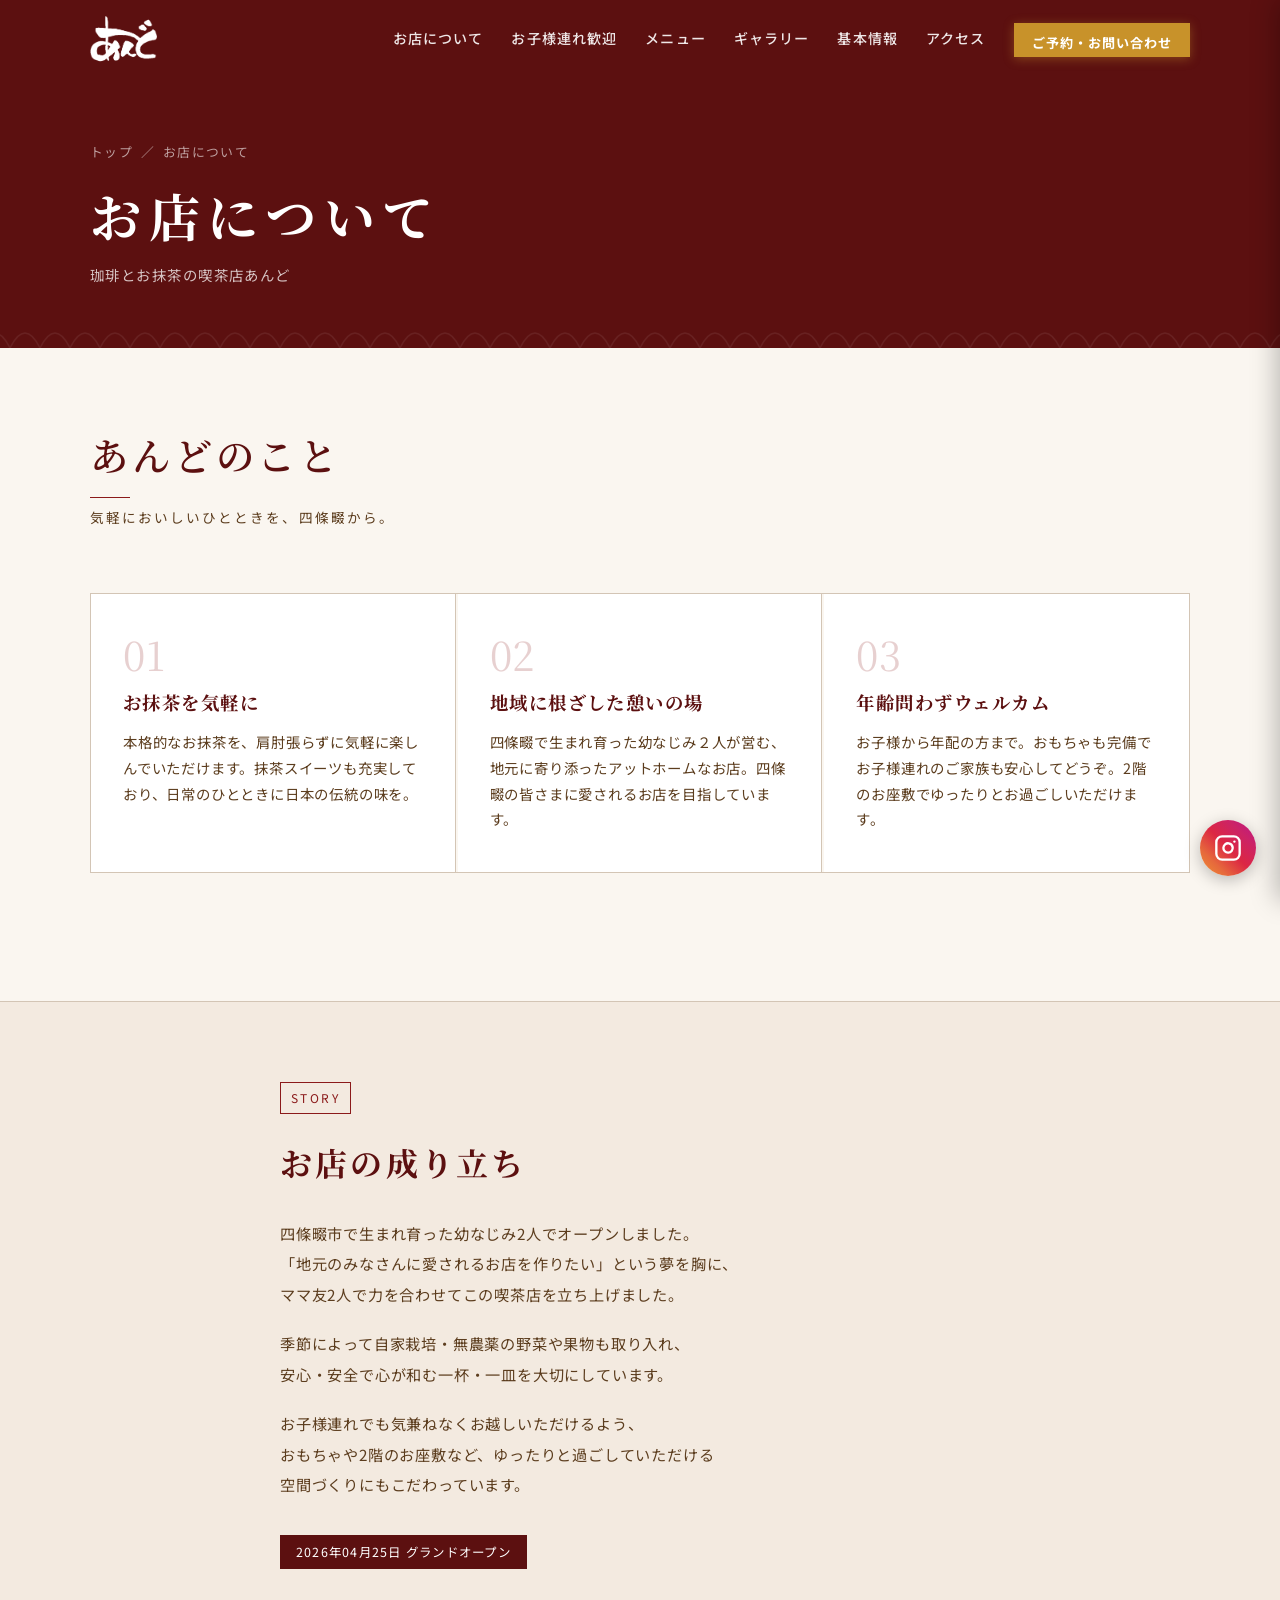
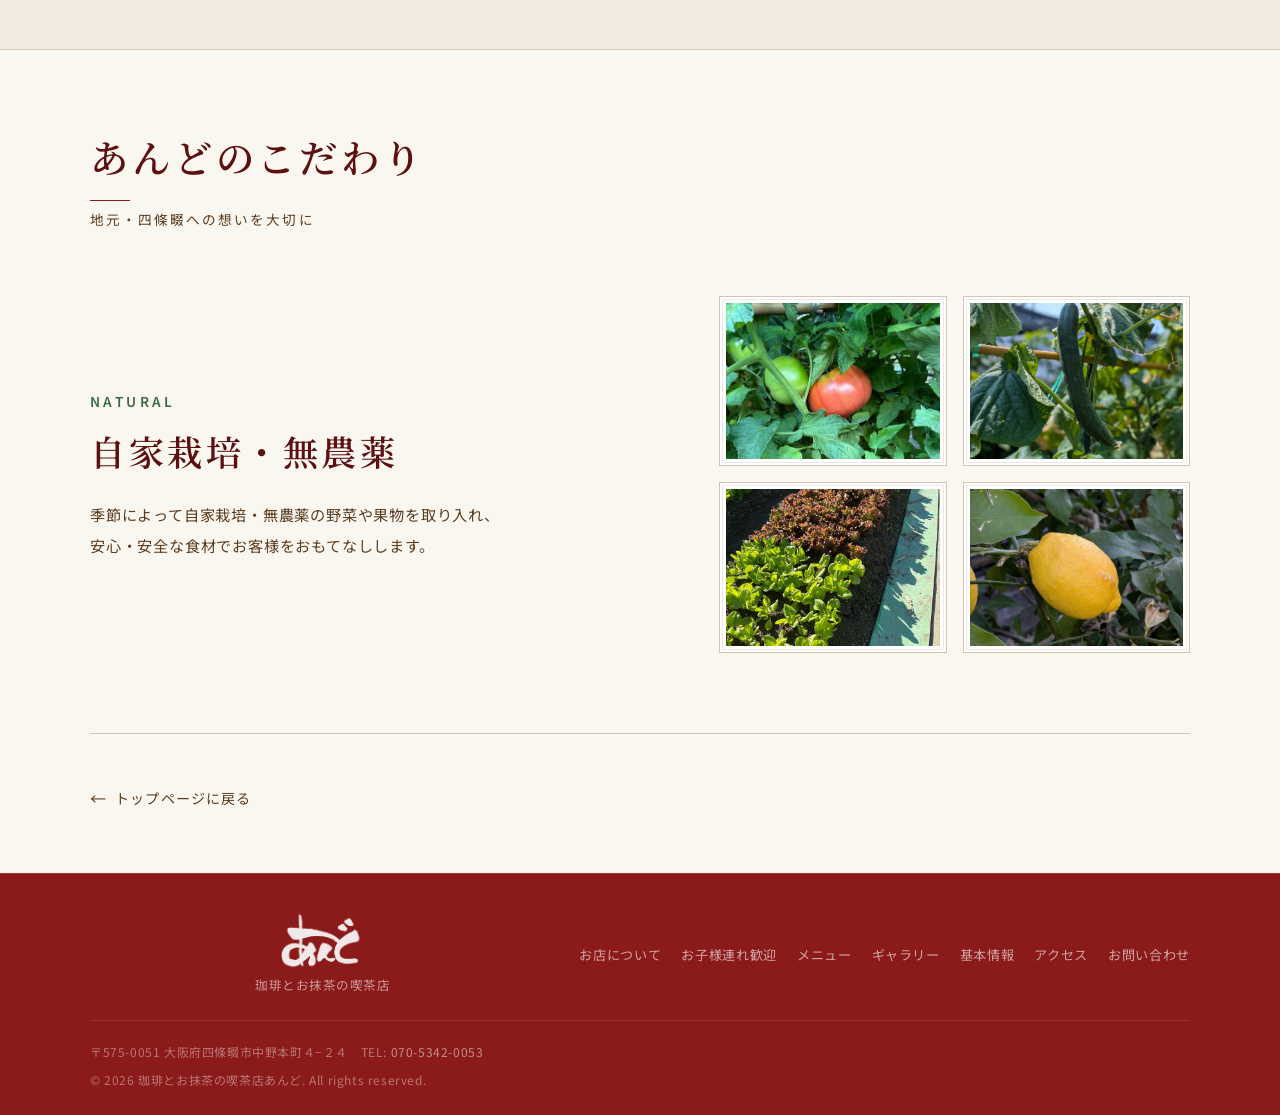
==== about.html @ 557feb34 "feat: 喫茶あんど ホームページ完成版コミット" ====
<!DOCTYPE html>
<html lang="ja">
<head>
  <meta charset="UTF-8">
  <meta name="viewport" content="width=device-width, initial-scale=1.0">
  <title>お店について | 珈琲とお抹茶の喫茶店あんど</title>
  <meta name="description" content="四條畷生まれの幼なじみ2人が営む「珈琲とお抹茶の喫茶店あんど」のお店について。お抹茶を気軽に、地域に根ざした憩いの場として皆さまをお待ちしております。">
  <link rel="preconnect" href="https://fonts.googleapis.com">
  <link rel="preconnect" href="https://fonts.gstatic.com" crossorigin>
  <link href="https://fonts.googleapis.com/css2?family=Noto+Sans+JP:wght@400;500;600;700&family=Noto+Serif+JP:wght@400;600;700&family=Yuji+Syuku&display=swap" rel="stylesheet">
  <link rel="stylesheet" href="css/style.css">
  <style>
    body { opacity: 0; transition: opacity 0.5s ease; }
    body.loaded { opacity: 1; }

    /* ===== PAGE HERO ===== */
    .page-hero {
      background: var(--red-dark);
      padding: 140px 0 60px;
      position: relative;
      overflow: hidden;
    }
    .page-hero::before {
      content: '';
      position: absolute;
      inset: 0;
      background-image: url("data:image/svg+xml,%3Csvg xmlns='http://www.w3.org/2000/svg' width='60' height='30'%3E%3Cpath d='M0 30 Q15 0 30 30 Q45 0 60 30' fill='none' stroke='rgba(255,255,255,0.07)' stroke-width='1.5'/%3E%3C/svg%3E");
      background-repeat: repeat-x;
      background-position: bottom;
      background-size: 60px 30px;
    }
    .page-hero-inner {
      position: relative;
      z-index: 1;
    }
    .page-breadcrumb {
      font-size: 0.8rem;
      color: rgba(255,255,255,0.6);
      letter-spacing: 0.1em;
      margin-bottom: 1.2rem;
    }
    .page-breadcrumb a {
      color: rgba(255,255,255,0.6);
      transition: color 0.3s;
    }
    .page-breadcrumb a:hover { color: var(--gold-light); }
    .page-breadcrumb span { margin: 0 8px; }
    .page-hero-title {
      font-family: var(--font-serif);
      font-size: clamp(2rem, 5vw, 3.2rem);
      color: #fff;
      letter-spacing: 0.15em;
      line-height: 1.3;
      margin-bottom: 0.8rem;
    }
    .page-hero-sub {
      font-size: 0.9rem;
      color: rgba(255,255,255,0.75);
      letter-spacing: 0.1em;
    }

    /* ===== CONCEPT FEATURES ===== */
    .about-features {
      display: grid;
      grid-template-columns: repeat(3, 1fr);
      gap: 2px;
      margin: 3rem 0;
      border: 1px solid var(--border-color);
    }
    .about-feature {
      padding: 2.5rem 2rem;
      background: #fff;
      border-right: 1px solid var(--border-color);
    }
    .about-feature:last-child { border-right: none; }
    .about-feature-num {
      font-family: var(--font-serif);
      font-size: 2.5rem;
      color: var(--red);
      opacity: 0.2;
      line-height: 1;
      margin-bottom: 1rem;
    }
    .about-feature h3 {
      font-family: var(--font-serif);
      font-size: 1.15rem;
      color: var(--red-dark);
      margin-bottom: 0.8rem;
      letter-spacing: 0.08em;
    }
    .about-feature p {
      font-size: 0.9rem;
      color: var(--text-mid);
      line-height: 1.8;
    }

    /* ===== STORY SECTION ===== */
    .about-story {
      background: var(--cream-dark);
      padding: 80px 0;
      border-top: 1px solid var(--border-color);
    }
    .story-grid {
      max-width: 720px;
      margin: 0 auto;
    }
    .story-label {
      display: inline-block;
      font-size: 0.75rem;
      letter-spacing: 0.2em;
      color: var(--red);
      border: 1px solid var(--red);
      padding: 4px 10px;
      margin-bottom: 1.5rem;
    }
    .story-heading {
      font-family: var(--font-serif);
      font-size: clamp(1.4rem, 3vw, 2rem);
      color: var(--red-dark);
      letter-spacing: 0.1em;
      line-height: 1.5;
      margin-bottom: 2rem;
    }
    .story-body p {
      font-size: 0.95rem;
      color: var(--text-mid);
      line-height: 2;
      margin-bottom: 1.2rem;
    }
    .story-date-badge {
      display: inline-flex;
      align-items: center;
      gap: 8px;
      background: var(--red-dark);
      color: #fff;
      font-size: 0.78rem;
      padding: 6px 16px;
      letter-spacing: 0.1em;
      margin-top: 1rem;
    }

    /* ===== COMMITMENT ===== */
    .about-commitment {
      padding: 80px 0;
      border-top: 1px solid var(--border-color);
    }
    .commitment-content {
      display: grid;
      grid-template-columns: 1.2fr 1fr;
      gap: 4rem;
      align-items: center;
      margin-top: 3rem;
    }
    .commitment-gallery-side {
      max-width: 480px;
      width: 100%;
      margin-left: auto;
    }
    .commitment-text-side {
      text-align: left;
    }
    .commitment-item-label {
      font-size: 0.85rem;
      letter-spacing: 0.25em;
      color: var(--green);
      margin-bottom: 0.8rem;
      font-weight: 600;
    }
    .commitment-text-side h3 {
      font-size: clamp(1.6rem, 3.5vw, 2.2rem);
      color: var(--red-dark);
      margin-bottom: 1.5rem;
      font-weight: 600;
      line-height: 1.4;
    }
    .commitment-text-side p {
      font-size: 0.95rem;
      color: var(--text-mid);
      line-height: 2;
    }
    .commitment-photo-grid {
      display: grid;
      grid-template-columns: 1fr 1fr;
      gap: 16px;
    }
    .commitment-photo {
      position: relative;
      aspect-ratio: 4/3;
      overflow: hidden;
      border: 1px solid var(--border-color);
      padding: 6px;
      background: #fff;
      transition: transform var(--transition), border-color var(--transition);
    }
    .commitment-photo::before {
      content: '';
      position: absolute;
      inset: 2px;
      border: 1px solid rgba(211, 197, 181, 0.4);
      pointer-events: none;
      z-index: 1;
    }
    .commitment-photo img {
      width: 100%;
      height: 100%;
      object-fit: cover;
      transition: transform 0.6s ease;
    }
    .commitment-photo:hover {
      transform: translateY(-4px);
      border-color: var(--green);
    }
    .commitment-photo:hover img {
      transform: scale(1.05);
    }

    /* ===== BACK LINK ===== */
    .back-link-wrap {
      text-align: left;
      padding: 50px 0 60px;
      border-top: 1px solid var(--border-color);
    }
    .back-link {
      display: inline-flex;
      align-items: center;
      gap: 8px;
      font-size: 0.88rem;
      color: var(--text-mid);
      letter-spacing: 0.08em;
      transition: color 0.3s, gap 0.3s;
    }
    .back-link::before {
      content: '←';
      font-size: 1rem;
      transition: transform 0.3s;
    }
    .back-link:hover { color: var(--red); }
    .back-link:hover::before { transform: translateX(-4px); }

    /* ===== RESPONSIVE ===== */
    @media (max-width: 768px) {
      .about-features {
        grid-template-columns: 1fr;
      }
      .about-feature {
        border-right: none;
        border-bottom: 1px solid var(--border-color);
      }
      .about-feature:last-child { border-bottom: none; }
      .commitment-content {
        grid-template-columns: 1fr;
        gap: 3rem;
      }
      .commitment-gallery-side {
        margin: 0 auto;
      }
      .commitment-photo-grid {
        grid-template-columns: 1fr 1fr;
        gap: 12px;
      }
    }
    @media (max-width: 480px) {
      .commitment-photo-grid {
        grid-template-columns: 1fr;
      }
    }
  </style>
</head>
<body>

<!-- ===== MOBILE NAV ===== -->
<nav id="mobileNav" class="mobile-nav" role="navigation" aria-label="モバイルナビゲーション">
  <button id="mobileNavClose" class="close-btn" aria-label="メニューを閉じる">✕</button>
  <a href="index.html">トップ</a>
  <a href="index.html#concept">お店について</a>
  <a href="index.html#children">お子様連れ歓迎</a>
  <a href="index.html#menu">メニュー</a>
  <a href="index.html#gallery">ギャラリー</a>
  <a href="index.html#info">基本情報</a>
  <a href="index.html#access">アクセス</a>
  <a href="index.html#contact">お問い合わせ</a>
</nav>

<!-- ===== HEADER ===== -->
<header id="header">
  <div class="container nav-inner">
    <a href="index.html" class="nav-logo">
      <img src="img/ロゴ.png" alt="あんど" class="nav-logo-img">
    </a>
    <nav class="nav-links" role="navigation" aria-label="メインナビゲーション">
      <a href="index.html#concept">お店について</a>
      <a href="index.html#children">お子様連れ歓迎</a>
      <a href="index.html#menu">メニュー</a>
      <a href="index.html#gallery">ギャラリー</a>
      <a href="index.html#info">基本情報</a>
      <a href="index.html#access">アクセス</a>
      <a href="index.html#contact" class="nav-cta">ご予約・お問い合わせ</a>
    </nav>
    <button id="hamburger" class="hamburger" aria-label="メニューを開く" aria-expanded="false">
      <span></span><span></span><span></span>
    </button>
  </div>
</header>

<!-- ===== PAGE HERO ===== -->
<div class="page-hero">
  <div class="container page-hero-inner">
    <div class="page-breadcrumb">
      <a href="index.html">トップ</a><span>／</span>お店について
    </div>
    <h1 class="page-hero-title">お店について</h1>
    <p class="page-hero-sub">珈琲とお抹茶の喫茶店あんど</p>
  </div>
</div>

<!-- ===== CONCEPT INTRO ===== -->
<section id="about-intro">
  <div class="container">
    <h2 class="section-title reveal">あんどのこと</h2>
    <p class="section-sub reveal delay-1">気軽においしいひとときを、四條畷から。</p>

    <div class="about-features">
      <div class="about-feature reveal delay-1">
        <div class="about-feature-num">01</div>
        <h3>お抹茶を気軽に</h3>
        <p>本格的なお抹茶を、肩肘張らずに気軽に楽しんでいただけます。抹茶スイーツも充実しており、日常のひとときに日本の伝統の味を。</p>
      </div>
      <div class="about-feature reveal delay-2">
        <div class="about-feature-num">02</div>
        <h3>地域に根ざした憩いの場</h3>
        <p>四條畷で生まれ育った幼なじみ２人が営む、地元に寄り添ったアットホームなお店。四條畷の皆さまに愛されるお店を目指しています。</p>
      </div>
      <div class="about-feature reveal delay-3">
        <div class="about-feature-num">03</div>
        <h3>年齢問わずウェルカム</h3>
        <p>お子様から年配の方まで。おもちゃも完備でお子様連れのご家族も安心してどうぞ。2階のお座敷でゆったりとお過ごしいただけます。</p>
      </div>
    </div>
  </div>
</section>

<!-- ===== STORY ===== -->
<div class="about-story">
  <div class="container">
    <div class="story-grid reveal">
      <span class="story-label">STORY</span>
      <h2 class="story-heading">お店の成り立ち</h2>
      <div class="story-body">
        <p>
          四條畷市で生まれ育った幼なじみ2人でオープンしました。<br>
          「地元のみなさんに愛されるお店を作りたい」という夢を胸に、<br>
          ママ友2人で力を合わせてこの喫茶店を立ち上げました。
        </p>
        <p>
          季節によって自家栽培・無農薬の野菜や果物も取り入れ、<br>
          安心・安全で心が和む一杯・一皿を大切にしています。
        </p>
        <p>
          お子様連れでも気兼ねなくお越しいただけるよう、<br>
          おもちゃや2階のお座敷など、ゆったりと過ごしていただける<br>
          空間づくりにもこだわっています。
        </p>
        <span class="story-date-badge">2026年04月25日 グランドオープン</span>
      </div>
    </div>
  </div>
</div>

<!-- ===== COMMITMENT ===== -->
<div class="about-commitment">
  <div class="container">
    <h2 class="section-title reveal">あんどのこだわり</h2>
    <p class="section-sub reveal delay-1">地元・四條畷への想いを大切に</p>

    <div class="commitment-content reveal delay-2">
      <div class="commitment-text-side">
        <div class="commitment-item-label">NATURAL</div>
        <h3>自家栽培・無農薬</h3>
        <p>
          季節によって自家栽培・無農薬の野菜や果物を取り入れ、<br>
          安心・安全な食材でお客様をおもてなしします。
        </p>
      </div>
      <div class="commitment-gallery-side">
        <div class="commitment-photo-grid">
          <div class="commitment-photo">
            <img src="img/無農薬1.jpg" alt="自家栽培・無農薬 1">
          </div>
          <div class="commitment-photo">
            <img src="img/無農薬2.jpg" alt="自家栽培・無農薬 2">
          </div>
          <div class="commitment-photo">
            <img src="img/無農薬3.jpg" alt="自家栽培・無農薬 3">
          </div>
          <div class="commitment-photo">
            <img src="img/無農薬4.jpg" alt="自家栽培・無農薬 4">
          </div>
        </div>
      </div>
    </div>
  </div>
</div>

<!-- ===== BACK LINK ===== -->
<div class="container back-link-wrap">
  <a href="index.html" class="back-link" id="back-to-top">トップページに戻る</a>
</div>

<!-- ===== FOOTER ===== -->
<footer id="footer" aria-label="フッター">
  <div class="container">
    <div class="footer-inner">
      <div class="footer-brand">
        <img src="img/ロゴ.png" alt="あんど" class="footer-logo-img">
        <div class="footer-name">珈琲とお抹茶の喫茶店</div>
      </div>
      <nav class="footer-links" aria-label="フッターナビゲーション">
        <a href="index.html#concept">お店について</a>
        <a href="index.html#children">お子様連れ歓迎</a>
        <a href="index.html#menu">メニュー</a>
        <a href="index.html#gallery">ギャラリー</a>
        <a href="index.html#info">基本情報</a>
        <a href="index.html#access">アクセス</a>
        <a href="index.html#contact">お問い合わせ</a>
      </nav>
    </div>
    <div class="footer-copy">
      <p class="footer-info-text">
        <span>〒575-0051 大阪府四條畷市中野本町４−２４</span>
        <span class="footer-tel-separator">　</span>
        <span class="footer-tel-wrap">TEL: <a href="tel:07053420053" style="color:rgba(255,255,255,0.5);">070-5342-0053</a></span>
      </p>
      <p style="margin-top:6px;">&copy; 2026 珈琲とお抹茶の喫茶店あんど. All rights reserved.</p>
    </div>
  </div>
</footer>

<script>
  // Fade in on load
  window.addEventListener('load', () => {
    document.body.classList.add('loaded');
  });

  // Scroll header
  const header = document.getElementById('header');
  window.addEventListener('scroll', () => {
    header.classList.toggle('scrolled', window.scrollY > 50);
  });

  // Hamburger
  const hamburger = document.getElementById('hamburger');
  const mobileNav = document.getElementById('mobileNav');
  const mobileNavClose = document.getElementById('mobileNavClose');
  if (hamburger && mobileNav) {
    hamburger.addEventListener('click', () => {
      mobileNav.classList.add('open');
      hamburger.setAttribute('aria-expanded', 'true');
    });
    mobileNavClose.addEventListener('click', () => {
      mobileNav.classList.remove('open');
      hamburger.setAttribute('aria-expanded', 'false');
    });
    mobileNav.querySelectorAll('a').forEach(a => {
      a.addEventListener('click', () => {
        mobileNav.classList.remove('open');
        hamburger.setAttribute('aria-expanded', 'false');
      });
    });
  }

  // Scroll reveal
  const revealEls = document.querySelectorAll('.reveal, .reveal-left, .reveal-right');
  const observer = new IntersectionObserver((entries) => {
    entries.forEach(entry => {
      if (entry.isIntersecting) {
        entry.target.classList.add('visible');
        observer.unobserve(entry.target);
      }
    });
  }, { threshold: 0.12 });
  revealEls.forEach(el => observer.observe(el));
</script>

<!-- 画面右下固定のInstagramボタン -->
<a href="https://www.instagram.com/ando.0053/" target="_blank" rel="noopener noreferrer" class="fixed-instagram-btn" aria-label="Instagramを開く">
  <svg xmlns="http://www.w3.org/2000/svg" viewBox="0 0 24 24" class="instagram-icon">
    <rect x="2" y="2" width="20" height="20" rx="5" ry="5"></rect>
    <path d="M16 11.37A4 4 0 1 1 12.63 8 4 4 0 0 1 16 11.37z"></path>
    <line x1="17.5" y1="6.5" x2="17.51" y2="6.5"></line>
  </svg>
</a>

</body>
</html>
---- css/style.css ----
/* ===== DESIGN TOKENS ===== */
:root {
  --red:        #8B1A1A;
  --red-light:  #A52A2A;
  --red-dark:   #5C1010;
  --green:      #3B6946;      /* Slightly deeper matcha color */
  --green-light:#4A7C59;
  --green-pale: #D5E5D5;      /* More green for pale green backgrounds */
  --cream:      #FAF6F0;      /* Warmer washi-like background */
  --cream-dark: #F3EAE0;      /* Deeper warm beige */
  --gold:       #C8922A;
  --gold-light: #E8B84B;
  --brown:      #5C3D1E;
  --text-dark:  #2C1810;
  --text-mid:   #5C3D1E;
  --text-light: #8B6914;
  --gray-ph:    #E5E5E5;
  --border-color:#D3C5B5;
  --shadow-sm:  none;
  --shadow-md:  none;
  --shadow-lg:  none;
  --radius-sm:  0px;
  --radius-md:  0px;
  --radius-lg:  0px;
  --transition: 0.4s cubic-bezier(0.25, 1, 0.5, 1);
  --font-logo:  'Yuji Syuku', 'Noto Serif JP', serif;
  --font-serif: 'Noto Serif JP', serif;
  --font-sans:  'Noto Sans JP', sans-serif;
}

/* ===== RESET & BASE ===== */
*, *::before, *::after { box-sizing: border-box; margin: 0; padding: 0; }

html {
  scroll-behavior: smooth;
  font-size: 16px;
}

body {
  font-family: var(--font-sans);
  background: var(--cream);
  color: var(--text-dark);
  line-height: 1.8;
  overflow-x: hidden;
  letter-spacing: 0.05em;
}

img { display: block; max-width: 100%; }
a  { text-decoration: none; color: inherit; }
ul { list-style: none; }
button { cursor: pointer; border: none; background: none; font-family: inherit; }

/* ===== TYPOGRAPHY ===== */
h1, h2, h3, h4 {
  font-family: var(--font-serif);
  line-height: 1.4;
  letter-spacing: 0.1em;
}

.section-title {
  font-size: clamp(1.6rem, 4vw, 2.4rem);
  color: var(--red-dark);
  text-align: left;
  position: relative;
  margin-bottom: 0.4rem;
  font-weight: 600;
}

.section-title::after {
  content: '';
  display: block;
  width: 40px;
  height: 1px;
  background: var(--red);
  margin: 1rem 0 0;
}

.section-sub {
  text-align: left;
  color: var(--text-mid);
  font-size: 0.85rem;
  letter-spacing: 0.15em;
  margin-bottom: 4rem;
  text-transform: uppercase;
}

/* ===== SCROLL ANIMATION ===== */
.reveal {
  opacity: 0;
  transform: translateY(40px);
  transition: opacity 0.7s ease, transform 0.7s ease;
}
.reveal.visible {
  opacity: 1;
  transform: translateY(0);
}
.reveal-left {
  opacity: 0;
  transform: translateX(-40px);
  transition: opacity 0.7s ease, transform 0.7s ease;
}
.reveal-left.visible {
  opacity: 1;
  transform: translateX(0);
}
.reveal-right {
  opacity: 0;
  transform: translateX(40px);
  transition: opacity 0.7s ease, transform 0.7s ease;
}
.reveal-right.visible {
  opacity: 1;
  transform: translateX(0);
}
.delay-1 { transition-delay: 0.1s; }
.delay-2 { transition-delay: 0.2s; }
.delay-3 { transition-delay: 0.3s; }
.delay-4 { transition-delay: 0.4s; }
.delay-5 { transition-delay: 0.5s; }

/* ===== CONTAINER ===== */
.container {
  width: 90%;
  max-width: 1100px;
  margin: 0 auto;
}

section {
  padding: 80px 0;
}

/* ===== HEADER / NAV ===== */
#header {
  position: fixed;
  top: 0; left: 0; right: 0;
  z-index: 1000;
  padding: 16px 0;
  transition: background var(--transition), box-shadow var(--transition), padding var(--transition);
}

#header.scrolled {
  background: rgba(139, 26, 26, 0.97);
  backdrop-filter: blur(12px);
  box-shadow: 0 2px 20px rgba(0,0,0,0.2);
  padding: 10px 0;
}

.nav-inner {
  display: flex;
  align-items: center;
  justify-content: space-between;
}

.nav-logo {
  display: flex;
  align-items: center;
  gap: 10px;
}

/* ロゴ画像 - スクロール前は非表示、スクロール後に表示 */
.nav-logo-img {
  height: 48px;
  width: auto;
  object-fit: contain;
  filter: brightness(0) invert(1);
  opacity: 0;
  transition: opacity var(--transition);
}

#header.scrolled .nav-logo-img {
  opacity: 1;
}

.nav-links {
  display: flex;
  gap: 28px;
  align-items: center;
}

.nav-links a {
  color: rgba(255,255,255,0.9);
  font-size: 0.88rem;
  font-weight: 500;
  letter-spacing: 0.08em;
  position: relative;
  padding-bottom: 2px;
  transition: color var(--transition);
}

.nav-links a::after {
  content: '';
  position: absolute;
  bottom: -2px; left: 0;
  width: 0; height: 2px;
  background: var(--gold-light);
  transition: width var(--transition);
  border-radius: 2px;
}
.nav-links a:hover { color: var(--gold-light); }
.nav-links a:hover::after { width: 100%; }

.nav-cta {
  background: var(--gold);
  color: #fff !important;
  padding: 8px 18px;
  border-radius: var(--radius-lg);
  font-size: 0.82rem !important;
  font-weight: 700 !important;
  letter-spacing: 0.05em;
  transition: background var(--transition), transform var(--transition), box-shadow var(--transition) !important;
  box-shadow: 0 2px 10px rgba(200,146,42,0.4);
}
.nav-cta:hover {
  background: var(--gold-light) !important;
  transform: translateY(-2px);
  box-shadow: 0 4px 16px rgba(200,146,42,0.5);
}
.nav-cta::after { display: none !important; }

/* Hamburger */
.hamburger {
  display: none;
  flex-direction: column;
  gap: 5px;
  padding: 4px;
  background: none;
  border: none;
  cursor: pointer;
}
.hamburger span {
  display: block;
  width: 26px;
  height: 2px;
  background: #fff;
  border-radius: 2px;
  transition: var(--transition);
}
.hamburger.open span:nth-child(1) { transform: translateY(7px) rotate(45deg); }
.hamburger.open span:nth-child(2) { opacity: 0; }
.hamburger.open span:nth-child(3) { transform: translateY(-7px) rotate(-45deg); }

/* Mobile nav - Slide-in Drawer style */
.mobile-nav {
  display: flex;
  position: fixed;
  top: 0;
  right: -280px; /* Initially off-screen on the right */
  width: 280px;
  height: 100vh;
  background: rgba(92, 16, 16, 0.96);
  backdrop-filter: blur(12px);
  -webkit-backdrop-filter: blur(12px);
  z-index: 999;
  flex-direction: column;
  align-items: center;
  justify-content: flex-start;
  padding-top: 90px;
  gap: 0;
  transition: right 0.4s cubic-bezier(0.25, 1, 0.5, 1);
  box-shadow: -4px 0 24px rgba(0,0,0,0.25);
}
.mobile-nav.open {
  right: 0; /* Slide in */
}
.mobile-nav a {
  color: rgba(255,255,255,0.9);
  font-size: 1.05rem; /* More compact */
  font-family: var(--font-serif);
  letter-spacing: 0.1em;
  padding: 14px 20px;
  width: 80%;
  text-align: center;
  border-bottom: 1px solid rgba(255,255,255,0.08);
  transition: color var(--transition), border-color var(--transition);
}
.mobile-nav a:hover {
  color: var(--gold-light);
  border-bottom-color: var(--gold-light);
}
.mobile-nav a:last-of-type {
  border-bottom: none;
}
.mobile-nav .close-btn {
  display: none; /* Hide internal close btn to prevent double icon overlap with header hamburger */
}

/* ===== HERO ===== */
#hero {
  position: relative;
  height: 100svh;
  min-height: 600px;
  display: flex;
  align-items: center;
  justify-content: center;
  overflow: hidden;
  padding: 0;
}

.hero-noren {
  position: absolute;
  top: 0;
  left: 8%;
  width: 60px;
  background: var(--red-dark);
  color: #fff;
  padding: 100px 10px 30px;
  writing-mode: vertical-rl;
  text-combine-upright: digits 2;
  font-family: var(--font-logo);
  font-size: 1.1rem;
  letter-spacing: 0.4em;
  z-index: 2;
  text-align: center;
  box-shadow: 0 4px 15px rgba(0,0,0,0.3);
  border-left: 1px solid rgba(255,255,255,0.1);
  border-right: 1px solid rgba(255,255,255,0.1);
  animation: fadeDown 1.2s ease both;
}

.hero-noren::after {
  content: '';
  position: absolute;
  bottom: -14px;
  left: 0;
  width: 100%;
  height: 15px;
  background: var(--red-dark);
  clip-path: polygon(0 0, 50% 100%, 100% 0);
}

.noren-text {
  display: inline-block;
}

@media (max-width: 900px) {
  .hero-noren {
    left: 4%;
    width: 45px;
    padding: 80px 6px 20px;
    font-size: 0.9rem;
  }
}

.hero-bg {
  position: absolute !important;
  inset: 0;
  background: var(--gray-ph);
  z-index: 0;
  will-change: transform;
}

.hero-bg-img {
  width: 100%;
  height: 100%;
  object-fit: cover;
  opacity: 0;
}

.hero-bg-placeholder {
  position: absolute;
  inset: 0;
  background: linear-gradient(135deg, #3a3a3a 0%, #5a5a5a 50%, #4a4a4a 100%);
  display: flex;
  align-items: center;
  justify-content: center;
}

.hero-overlay {
  position: absolute;
  inset: 0;
  background: rgba(0, 0, 0, 0.5);
  z-index: 3;
}

.hero-content {
  position: relative;
  z-index: 4;
  text-align: center;
  color: #fff;
  padding: 0 20px;
}

.hero-badge {
  display: inline-block;
  background: rgba(200,146,42,0.25);
  border: 1px solid rgba(200,146,42,0.6);
  color: var(--gold-light);
  font-size: 0.78rem;
  letter-spacing: 0.2em;
  padding: 5px 18px;
  border-radius: 30px;
  margin-bottom: 1.2rem;
  animation: fadeDown 0.8s ease both;
}

.hero-title-sub {
  font-size: clamp(0.9rem, 2vw, 1.1rem);
  letter-spacing: 0.25em;
  color: rgba(255,255,255,0.85);
  margin-bottom: 0.5rem;
  animation: fadeDown 0.9s 0.1s ease both;
}

.hero-title-main {
  margin: 0;
  line-height: 1.1;
  animation: fadeDown 1s 0.2s ease both;
}

/* ヒーローのロゴ画像 - 白くする */
.hero-logo-img {
  height: clamp(120px, 30vw, 260px);
  width: auto;
  object-fit: contain;
  filter: brightness(0) invert(1) drop-shadow(0 4px 24px rgba(0,0,0,0.5));
  max-width: 90%;
  animation: fadeDown 1s 0.2s ease both;
}

.hero-tagline {
  font-size: clamp(0.9rem, 2.5vw, 1.1rem);
  color: rgba(255,255,255,0.85);
  margin-top: 1.2rem;
  letter-spacing: 0.12em;
  animation: fadeDown 1s 0.35s ease both;
  max-width: 500px;
  margin-left: auto;
  margin-right: auto;
}

.hero-cta-group {
  margin-top: 2rem;
  display: flex;
  gap: 14px;
  justify-content: center;
  flex-wrap: wrap;
  animation: fadeDown 1s 0.5s ease both;
}

.btn-primary {
  background: linear-gradient(135deg, var(--red), var(--red-dark));
  color: #fff;
  padding: 14px 32px;
  border-radius: var(--radius-lg);
  font-size: 0.92rem;
  font-weight: 700;
  letter-spacing: 0.05em;
  box-shadow: 0 4px 20px rgba(139,26,26,0.5);
  transition: transform var(--transition), box-shadow var(--transition);
  display: inline-flex;
  align-items: center;
  gap: 6px;
}
.btn-primary:hover {
  transform: translateY(-3px);
  box-shadow: 0 8px 28px rgba(139,26,26,0.6);
}

.btn-secondary {
  background: transparent;
  color: #fff;
  border: 1px solid rgba(255,255,255,0.7);
  padding: 13px 28px;
  border-radius: 0;
  font-size: 0.92rem;
  font-weight: 500;
  letter-spacing: 0.1em;
  backdrop-filter: blur(6px);
  transition: background var(--transition), border-color var(--transition), transform var(--transition);
  display: inline-flex;
  align-items: center;
  gap: 6px;
}
.btn-secondary:hover {
  background: rgba(255,255,255,0.15);
  border-color: #fff;
  transform: translateY(-2px);
}

.btn-outline-red {
  background: transparent;
  color: var(--red);
  border: 1px solid var(--red);
  padding: 12px 28px;
  font-size: 0.92rem;
  font-weight: 600;
  letter-spacing: 0.1em;
  transition: background var(--transition), color var(--transition), transform var(--transition);
  display: inline-flex;
  align-items: center;
  gap: 6px;
}
.btn-outline-red:hover {
  background: var(--red);
  color: #fff;
  transform: translateY(-2px);
}

.hero-scroll {
  position: absolute;
  bottom: 32px;
  left: 50%;
  transform: translateX(-50%);
  z-index: 4;
  display: flex;
  flex-direction: column;
  align-items: center;
  gap: 8px;
  color: rgba(255,255,255,0.7);
  font-size: 0.7rem;
  letter-spacing: 0.2em;
  animation: fadeIn 1.5s 1s ease both;
}

.scroll-arrow {
  width: 16px;
  height: 16px;
  border-right: 1px solid rgba(255,255,255,0.7);
  border-bottom: 1px solid rgba(255,255,255,0.7);
  transform: rotate(45deg);
  animation: scrollBounce 1.5s ease infinite;
}

/* ===== CONCEPT SECTION ===== */
#concept {
  background: var(--cream);
  position: relative;
  overflow: hidden;
  border-bottom: 1px solid var(--border-color);
}

#concept::before {
  content: '';
  position: absolute;
  top: -60px; right: -60px;
  width: 300px; height: 300px;
  background: radial-gradient(circle, rgba(74,124,89,0.04) 0%, transparent 70%);
}

.concept-grid {
  display: grid;
  grid-template-columns: 1fr 1fr;
  gap: 60px;
  align-items: center;
  margin-bottom: 60px;
}

.concept-text h2 {
  font-size: clamp(1.4rem, 3vw, 1.8rem);
  color: var(--red-dark);
  margin-bottom: 1.5rem;
  font-weight: 600;
  line-height: 1.5;
}

.concept-text p {
  color: var(--text-mid);
  line-height: 2;
  margin-bottom: 1.2rem;
  font-size: 0.93rem;
}

.concept-image-wrap {
  position: relative;
}

.concept-image-placeholder {
  width: 100%;
  aspect-ratio: 4/3;
  background: var(--gray-ph);
  border-radius: 0;
  display: flex;
  align-items: center;
  justify-content: center;
  color: var(--text-mid);
  font-size: 0.85rem;
  letter-spacing: 0.15em;
  border: 1px solid var(--border-color);
}
.concept-image-img {
  width: 100%;
  aspect-ratio: 4/3;
  object-fit: cover;
  border: 1px solid var(--border-color);
}

.concept-image-placeholder::after {
  content: '店外';
}

.concept-deco {
  position: absolute;
  top: -16px; right: -16px;
  width: 120px; height: 120px;
  border: 1px solid var(--border-color);
  opacity: 0.3;
  z-index: -1;
}

.concept-cards {
  display: grid;
  grid-template-columns: repeat(3, 1fr);
  gap: 24px;
}

.concept-card {
  background: #fff;
  border-radius: 0;
  padding: 2.5rem 1.8rem;
  text-align: left;
  border: 1px solid var(--border-color);
  transition: border-color var(--transition), transform var(--transition);
  position: relative;
  overflow: hidden;
}

.concept-card::before {
  content: '';
  position: absolute;
  top: 0; left: 0; right: 0;
  height: 2px;
  background: var(--red);
}

.concept-card:hover {
  transform: translateY(-4px);
  border-color: var(--red);
}

.concept-card-icon {
  font-size: 2.5rem;
  margin-bottom: 1rem;
  display: block;
}

.concept-card h3 {
  font-size: 1rem;
  color: var(--red-dark);
  margin-bottom: 0.8rem;
  font-weight: 600;
}

.concept-card p {
  font-size: 0.85rem;
  color: var(--text-mid);
  line-height: 1.8;
}

/* Story */
.story-section {
  margin-top: 60px;
  background: var(--red-dark);
  border-radius: 0;
  padding: 3.5rem 3rem;
  color: #fff;
  position: relative;
  overflow: hidden;
  border: 1px solid var(--red-light);
}

.story-section::before {
  content: '';
  position: absolute;
  top: -40px; right: -40px;
  width: 200px; height: 200px;
  border: 1px solid rgba(255,255,255,0.05);
}

.story-inner {
  display: grid;
  grid-template-columns: auto 1fr;
  gap: 2rem;
  align-items: start;
  position: relative;
  z-index: 1;
}

.story-icon {
  font-size: 3.5rem;
  line-height: 1;
}

.story-text h3 {
  font-size: 1.3rem;
  color: var(--gold-light);
  margin-bottom: 1rem;
  font-weight: 600;
}

.story-text p {
  font-size: 0.9rem;
  line-height: 2;
  color: rgba(255,255,255,0.85);
  margin-bottom: 0.8rem;
  letter-spacing: 0.08em;
}

.story-date {
  display: inline-block;
  border: 1px solid var(--gold-light);
  color: var(--gold-light);
  font-size: 0.78rem;
  padding: 4px 14px;
  border-radius: 0;
  margin-top: 0.8rem;
  letter-spacing: 0.1em;
}

/* ===== GALLERY SECTION ===== */
#gallery {
  background: var(--cream-dark);
  padding: 80px 0;
  border-bottom: 1px solid var(--border-color);
}

.gallery-slider-wrap {
  width: 100%;
  overflow: hidden;
  position: relative;
  display: flex;
  flex-direction: column;
  gap: 16px;
  padding: 10px 0;
}

/* ぼかしグラデーションマスクを削除 */
.gallery-slider-wrap::before,
.gallery-slider-wrap::after {
  content: none;
}

.gallery-track {
  display: flex;
  gap: 16px;
  width: max-content;
}

.track-row1 {
  animation: marquee-left 35s linear infinite;
}

.track-row2 {
  animation: marquee-right 35s linear infinite;
}

.gallery-slider-wrap:hover .gallery-track {
  animation-play-state: paused;
}

.gallery-item {
  width: 210px;
  flex-shrink: 0;
  border-radius: 0;
  overflow: hidden;
  position: relative;
  border: none;
  background: transparent;
  transition: transform var(--transition);
  cursor: pointer;
}
.gallery-item img {
  width: 100%;
  aspect-ratio: 1/1;
  object-fit: cover;
  border-radius: 0;
}

.gallery-item:hover {
  transform: scale(1.03);
  border-color: var(--red);
  z-index: 6;
}

.gallery-placeholder {
  width: 100%;
  background: var(--gray-ph);
  display: flex;
  flex-direction: column;
  align-items: center;
  justify-content: center;
  color: var(--text-mid);
  font-size: 0.8rem;
  letter-spacing: 0.15em;
  gap: 8px;
}

.gallery-placeholder.tall  { aspect-ratio: 4/5; }
.gallery-placeholder.sq    { aspect-ratio: 1/1; }
.gallery-placeholder.wide  { aspect-ratio: 16/9; }

.gallery-placeholder-icon { font-size: 2rem; opacity: 0.5; }
.gallery-placeholder span { display: none; }

.gallery-label {
  display: none; /* Hide labels as requested */
  position: absolute;
  bottom: 0; left: 0; right: 0;
  background: rgba(44,24,16,0.85);
  color: #fff;
  font-size: 0.8rem;
  padding: 12px;
  letter-spacing: 0.15em;
  text-align: left;
  transform: translateY(100%);
  transition: transform var(--transition);
}
.gallery-item:hover .gallery-label { transform: translateY(0); }

@keyframes marquee-left {
  0% { transform: translateX(0); }
  100% { transform: translateX(calc(-50% - 8px)); }
}

@keyframes marquee-right {
  0% { transform: translateX(calc(-50% - 8px)); }
  100% { transform: translateX(0); }
}

/* ===== CHILDREN WELCOME ===== */
#children {
  background: var(--green-pale);
  color: var(--text-dark);
  padding: 80px 0;
  position: relative;
  overflow: hidden;
  border-bottom: 1px solid var(--green-light);
}

.children-wrap {
  display: grid;
  grid-template-columns: 1fr 1fr;
  gap: 48px;
  align-items: center;
}

.children-list {
  display: flex;
  flex-direction: column;
  gap: 16px;
  margin-bottom: 1.5rem;
}

.children-item {
  display: flex;
  align-items: center;
  gap: 14px;
  background: #fff;
  border: 1px solid var(--border-color);
  border-left: 3px solid var(--gold);
  border-radius: 0;
  padding: 16px 20px;
  color: var(--text-dark);
  transition: background var(--transition), transform var(--transition);
}

.children-item:hover {
  background: var(--cream);
  transform: translateX(4px);
}

.children-item-text h4 {
  font-size: 0.95rem;
  color: var(--green);
  margin-bottom: 4px;
  font-weight: 600;
  letter-spacing: 0.05em;
}

.children-item-text p {
  font-size: 0.85rem;
  color: var(--text-mid);
  line-height: 1.6;
}

.natural-badge {
  display: inline-flex;
  align-items: center;
  gap: 8px;
  background: rgba(74, 124, 89, 0.25);
  border: 1px solid var(--green-light);
  color: var(--green-light);
  padding: 8px 16px;
  border-radius: 0;
  font-size: 0.8rem;
  font-weight: 600;
  letter-spacing: 0.08em;
}

.children-image-side {
  display: flex;
  flex-direction: column;
  gap: 16px;
}

.children-photo {
  width: 100%;
  object-fit: cover;
  border-radius: 0;
  border: 1px solid var(--border-color);
}

.children-photo::before {
  content: '';
  position: absolute;
  inset: 4px;
  border: 1px solid rgba(211, 197, 181, 0.4);
  pointer-events: none;
}

.children-photo.main-photo { aspect-ratio: 4/3; }
.children-photo.sub-photo  { aspect-ratio: 3/2; }

#children .section-title {
  color: var(--red-dark);
}
#children .section-title::after {
  background: var(--red);
  margin-left: 0;
}

/* ===== MENU SECTION ===== */
#menu {
  background: var(--cream-dark);
  padding: 80px 0;
  position: relative;
  border-bottom: 1px solid var(--border-color);
}

#menu::before {
  content: '';
  position: absolute;
  top: 0; left: 0; right: 0;
  height: 1px;
  background: var(--border-color);
}

.menu-tabs {
  display: flex;
  justify-content: center;
  gap: 0;
  margin-bottom: 3rem;
  border-bottom: 1px solid var(--border-color);
}

.menu-tab-btn {
  padding: 12px 30px;
  border-radius: 0;
  font-size: 0.9rem;
  font-weight: 500;
  font-family: 'Noto Serif JP', serif;
  letter-spacing: 0.1em;
  color: var(--text-mid);
  background: transparent;
  border: none;
  border-bottom: 2px solid transparent;
  transition: all var(--transition);
  position: relative;
  overflow: hidden;
}

.menu-tab-btn::before {
  display: none;
}

.menu-tab-btn:hover, .menu-tab-btn.active {
  color: var(--red);
  border-bottom-color: var(--red);
}

.menu-tab-btn[data-tab="drink"].active,
.menu-tab-btn[data-tab="drink"]:hover {
  color: var(--brown);
  border-bottom-color: var(--brown);
}

.menu-tab-btn[data-tab="matcha"].active,
.menu-tab-btn[data-tab="matcha"]:hover {
  color: var(--green);
  border-bottom-color: var(--green);
}

.menu-panel {
  display: none;
  animation: fadeIn 0.4s ease both;
}
.menu-panel.active { display: block; }

/* Food menu */
.food-hero {
  background: #FAF8F5;
  border-radius: 0;
  padding: 2.5rem;
  margin-bottom: 24px;
  display: grid;
  grid-template-columns: 1fr 1fr;
  gap: 2.5rem;
  align-items: center;
  border: 1px solid var(--border-color);
  position: relative;
}

.food-hero::before {
  content: '';
  position: absolute;
  inset: 4px;
  border: 1px solid rgba(211, 197, 181, 0.4);
  pointer-events: none;
}

.food-hero-image {
  width: 100%;
  aspect-ratio: 4/3;
  background: transparent;
  border-radius: 0;
  display: flex;
  align-items: center;
  justify-content: center;
  border: 1px solid var(--border-color);
  padding: 6px;
  position: relative;
}

.food-hero-image::before {
  content: '';
  position: absolute;
  inset: 2px;
  border: 1px solid rgba(211, 197, 181, 0.3);
  pointer-events: none;
}

.food-hero-image-inner {
  width: 100%;
  height: 100%;
  background: var(--gray-ph);
  display: flex;
  align-items: center;
  justify-content: center;
}

/* チラシ風の形状指定 */
.morning-img {
  border-radius: 100px 100px 100px 100px / 60px 60px 120px 120px;
}
.morning-img, .morning-img::before, .morning-img .food-hero-image-inner {
  border-radius: 100px 100px 100px 100px / 60px 60px 120px 120px;
}

.sand-img {
  border-radius: 50% / 40%;
}
.sand-img, .sand-img::before, .sand-img .food-hero-image-inner {
  border-radius: 50% / 40%;
}

.food-hero-title {
  font-size: clamp(1.2rem, 2.5vw, 1.5rem);
  color: var(--red-dark);
  margin-bottom: 0.8rem;
  font-weight: 600;
  font-family: var(--font-serif);
}

.food-hero-desc {
  color: var(--text-mid);
  font-size: 0.9rem;
  line-height: 1.8;
  margin-bottom: 1.2rem;
}

.price-tag {
  display: inline-flex;
  flex-direction: column;
  gap: 6px;
}

.price-line {
  display: flex;
  align-items: baseline;
  gap: 8px;
}

.price-label { font-size: 0.8rem; color: var(--text-mid); }
.price-value {
  font-size: 1.3rem;
  font-weight: 700;
  color: var(--red);
  font-family: var(--font-serif);
}
.price-unit { font-size: 0.78rem; color: var(--text-mid); }

.tax-note {
  font-size: 0.75rem;
  color: var(--text-light);
  margin-top: 0.5rem;
}

.menu-cards {
  display: grid;
  grid-template-columns: repeat(auto-fill, minmax(300px, 1fr));
  gap: 24px;
}

.menu-card {
  background: #FAF8F5;
  border-radius: 0;
  overflow: hidden;
  border: 1px solid var(--border-color);
  position: relative;
  transition: border-color var(--transition), transform var(--transition);
}

.menu-card::before {
  content: '';
  position: absolute;
  inset: 4px;
  border: 1px solid rgba(211, 197, 181, 0.4);
  pointer-events: none;
  z-index: 1;
}

.menu-card:hover {
  transform: translateY(-4px);
  border-color: var(--red);
}

.menu-card-image {
  width: 100%;
  aspect-ratio: 4/3;
  background: transparent;
  display: flex;
  align-items: center;
  justify-content: center;
  border-bottom: 1px solid var(--border-color);
  padding: 6px;
  box-sizing: border-box;
}

.menu-card-image-inner {
  width: 100%;
  height: 100%;
  background: var(--gray-ph);
  display: flex;
  align-items: center;
  justify-content: center;
}

.toast-img {
  border-radius: 0;
}

.plate-img {
  aspect-ratio: 1/1;
  border-radius: 50%;
  max-width: 180px;
  margin: 1.5rem auto 0;
  border: 1px solid var(--border-color);
}
.plate-img, .plate-img::before, .plate-img .menu-card-image-inner {
  border-radius: 50% !important;
}

.menu-card-body {
  padding: 1.5rem;
  position: relative;
  z-index: 2;
}

.menu-card-tag {
  display: inline-block;
  font-size: 0.7rem;
  font-weight: 600;
  letter-spacing: 0.1em;
  padding: 2px 8px;
  border-radius: 0;
  margin-bottom: 0.8rem;
  background: var(--red);
  color: #fff;
}

.menu-card-tag.green { background: var(--green); }
.menu-card-tag.brown { background: var(--brown); }

.menu-card-title {
  font-size: 1rem;
  color: var(--text-dark);
  margin-bottom: 0.5rem;
  font-weight: 600;
}

.menu-card-desc {
  font-size: 0.85rem;
  color: var(--text-mid);
  line-height: 1.7;
  margin-bottom: 1rem;
}

.menu-card-price {
  font-size: 1.1rem;
  font-weight: 700;
  color: var(--red);
  font-family: 'Noto Serif JP', serif;
}

/* Drink menu */
.drink-grid {
  display: grid;
  grid-template-columns: repeat(auto-fill, minmax(260px, 1fr));
  gap: 16px;
}

.drink-item {
  background: #fff;
  border-radius: 0;
  padding: 1.25rem 1.5rem;
  display: flex;
  align-items: center;
  gap: 16px;
  border: 1px solid var(--border-color);
  transition: border-color var(--transition), transform var(--transition);
}

.drink-item:hover {
  transform: translateY(-2px);
  border-color: var(--brown);
}

.drink-icon { font-size: 2rem; }
.drink-name { font-size: 0.95rem; font-weight: 600; color: var(--text-dark); }
.drink-sub  { font-size: 0.78rem; color: var(--text-mid); }
.drink-price {
  margin-left: auto;
  font-size: 1rem;
  font-weight: 700;
  color: var(--red);
  font-family: 'Noto Serif JP', serif;
  white-space: nowrap;
}

/* Matcha menu */
.matcha-hero {
  background: var(--green);
  border-radius: 0;
  padding: 5rem 2rem;
  color: #fff;
  margin-bottom: 2.5rem;
  position: relative;
  overflow: hidden;
  border: 1px solid var(--green-light);
}

.seigaiha-border-top, .seigaiha-border-bottom {
  position: absolute;
  left: 0;
  right: 0;
  height: 28px;
  background-image: url("data:image/svg+xml,%3Csvg xmlns='http://www.w3.org/2000/svg' width='60' height='30' viewBox='0 0 60 30'%3E%3Cpath d='M0 30 A30 30 0 0 1 60 30 M10 30 A20 20 0 0 1 50 30 M20 30 A10 10 0 0 1 40 30 M-30 30 A30 30 0 0 1 30 30 M-20 30 A20 20 0 0 1 20 30 M-10 30 A10 10 0 0 1 10 30 M30 30 A30 30 0 0 1 90 30 M40 30 A20 20 0 0 1 80 30 M50 30 A10 10 0 0 1 70 30' fill='none' stroke='%23ffffff' stroke-width='1.2' opacity='0.25'/%3E%3C/svg%3E");
  background-repeat: repeat-x;
  background-size: 56px 28px;
  z-index: 2;
}
.seigaiha-border-top {
  top: 0;
  border-bottom: 1px solid rgba(255,255,255,0.1);
}
.seigaiha-border-bottom {
  bottom: 0;
  border-top: 1px solid rgba(255,255,255,0.1);
  transform: rotate(180deg);
}

.seigaiha-bg {
  position: absolute;
  inset: 0;
  opacity: 0.03;
  background-image: url("data:image/svg+xml,%3Csvg xmlns='http://www.w3.org/2000/svg' width='60' height='60'%3E%3Ccircle cx='30' cy='30' r='28' fill='none' stroke='white' stroke-width='2'/%3E%3Ccircle cx='30' cy='60' r='28' fill='none' stroke='white' stroke-width='2'/%3E%3Ccircle cx='0' cy='30' r='28' fill='none' stroke='white' stroke-width='2'/%3E%3Ccircle cx='60' cy='30' r='28' fill='none' stroke='white' stroke-width='2'/%3E%3Ccircle cx='0' cy='60' r='28' fill='none' stroke='white' stroke-width='2'/%3E%3Ccircle cx='60' cy='60' r='28' fill='none' stroke='white' stroke-width='2'/%3E%3C/svg%3E");
  background-size: 60px 60px;
}

.matcha-hero-inner {
  position: relative;
  z-index: 1;
  display: flex;
  align-items: center;
  justify-content: center;
  width: 100%;
}

.matcha-items {
  display: grid;
  grid-template-columns: repeat(auto-fill, minmax(260px, 1fr));
  gap: 24px;
  margin-bottom: 2rem;
}

.matcha-card {
  background: #FAF8F5;
  border-radius: 0;
  overflow: hidden;
  border: 1px solid var(--border-color);
  border-top: 3px solid var(--green);
  position: relative;
  transition: border-color var(--transition), transform var(--transition);
}

.matcha-card::before {
  content: '';
  position: absolute;
  inset: 4px;
  border: 1px solid rgba(74, 105, 70, 0.15);
  pointer-events: none;
  z-index: 1;
}

.matcha-card:hover {
  transform: translateY(-4px);
  border-color: var(--green);
}

.matcha-card-img {
  width: 100%;
  aspect-ratio: 3/2;
  background: transparent;
  display: flex;
  align-items: center;
  justify-content: center;
  border-bottom: 1px solid var(--border-color);
  padding: 6px;
  box-sizing: border-box;
}

.matcha-card-img-inner {
  width: 100%;
  height: 100%;
  background: var(--green-pale);
  border-radius: 20px 6px;
  display: flex;
  align-items: center;
  justify-content: center;
  color: var(--green);
  font-size: 0.8rem;
}

.matcha-card-body { padding: 1.2rem; }

.matcha-card-title {
  font-size: 0.95rem;
  font-weight: 600;
  color: var(--green);
  margin-bottom: 0.4rem;
}

.matcha-card-desc {
  font-size: 0.82rem;
  color: var(--text-mid);
  line-height: 1.7;
}

/* Sweets Note */
.sweets-note {
  background: var(--green-pale);
  border: 1px solid var(--green);
  border-radius: 0;
  padding: 1.5rem 2rem;
  display: flex;
  align-items: flex-start;
  gap: 16px;
  margin-top: 1rem;
}

.sweets-note-icon { font-size: 2rem; flex-shrink: 0; }
.sweets-note-text h4 {
  font-size: 1rem;
  color: var(--green);
  margin-bottom: 0.3rem;
}
.sweets-note-text p {
  font-size: 0.87rem;
  color: var(--text-mid);
  line-height: 1.7;
}

/* ===== INFO SECTION ===== */
#info {
  background-image: linear-gradient(rgba(224, 236, 224, 0.92), rgba(224, 236, 224, 0.92)), url('../img/青海波.png');
  background-size: 240px;
  background-repeat: repeat;
  background-position: center;
  padding: 80px 0;
}

.info-grid {
  display: grid;
  grid-template-columns: 1fr 1fr;
  gap: 32px;
}

.info-card {
  background: #fff;
  border-radius: 0;
  padding: 2.5rem 2rem;
  border: 1px solid var(--border-color);
}

.info-card-title {
  font-size: 1rem;
  font-weight: 600;
  color: var(--red-dark);
  margin-bottom: 1.5rem;
  padding-bottom: 0.8rem;
  border-bottom: 1px solid var(--border-color);
  display: flex;
  align-items: center;
  gap: 8px;
  letter-spacing: 0.1em;
}

.info-row {
  display: flex;
  align-items: flex-start;
  gap: 12px;
  padding: 12px 0;
  border-bottom: 1px solid var(--cream-dark);
}
.info-row:last-child { border-bottom: none; }

.info-row-icon {
  font-size: 1.1rem;
  flex-shrink: 0;
  margin-top: 2px;
}

.info-row-label {
  font-size: 0.78rem;
  font-weight: 600;
  color: var(--text-light);
  letter-spacing: 0.1em;
  min-width: 72px;
}

.info-row-value {
  font-size: 0.9rem;
  color: var(--text-dark);
  line-height: 1.8;
}

.info-row-value a {
  color: var(--red);
  font-weight: 600;
  transition: color var(--transition);
}
.info-row-value a:hover { color: var(--red-light); }

.holiday-badges {
  display: flex;
  flex-wrap: wrap;
  gap: 6px;
  margin-top: 6px;
}

.holiday-badge {
  background: var(--cream-dark);
  color: var(--text-mid);
  font-size: 0.78rem;
  padding: 4px 12px;
  border-radius: 0;
  border: 1px solid var(--border-color);
}

/* ===== MAP SECTION ===== */
#access {
  padding: 80px 0;
  background: var(--cream);
  border-bottom: 1px solid var(--border-color);
}

.map-wrap {
  border-radius: 0;
  overflow: hidden;
  border: 1px solid var(--border-color);
  padding: 6px;
  background: #fff;
  position: relative;
}

.map-wrap::before {
  content: '';
  position: absolute;
  inset: 2px;
  border: 1px solid rgba(211, 197, 181, 0.4);
  pointer-events: none;
}

.map-wrap iframe {
  width: 100%;
  height: 450px;
  border: 1px solid var(--border-color);
  display: block;
}

.access-info {
  margin-top: 32px;
  display: flex;
  flex-wrap: wrap;
  gap: 16px;
  justify-content: flex-start;
}

.access-chip {
  display: flex;
  align-items: center;
  gap: 8px;
  background: #fff;
  border-radius: 0;
  padding: 12px 24px;
  font-size: 0.85rem;
  color: var(--text-dark);
  border: 1px solid var(--border-color);
  letter-spacing: 0.05em;
}
.access-chip-icon { font-size: 1.1rem; }

/* ===== SNS / CONTACT SECTION ===== */
#contact {
  background: var(--red-dark);
  padding: 80px 0;
  position: relative;
  overflow: hidden;
  border-bottom: 1px solid var(--red-light);
}

#contact::before {
  content: '';
  position: absolute;
  top: -100px; right: -100px;
  width: 400px; height: 400px;
  border: 1px solid rgba(255,255,255,0.03);
}

.contact-inner {
  position: relative;
  z-index: 1;
  text-align: left;
}

.contact-inner .section-title {
  color: #fff;
}
.contact-inner .section-title::after {
  background: rgba(255,255,255,0.4);
  margin-left: 0;
}

.contact-inner .section-sub { color: rgba(255,255,255,0.8); }

.contact-cards {
  display: grid;
  grid-template-columns: 1fr 1fr;
  gap: 24px;
  max-width: 700px;
  margin: 0 0 2.5rem;
}

.contact-card {
  background: rgba(255,255,255,0.05);
  backdrop-filter: blur(10px);
  border: 1px solid rgba(255,255,255,0.15);
  border-radius: 0;
  padding: 2.5rem 1.8rem;
  color: #fff;
  text-align: left;
  transition: background var(--transition), border-color var(--transition), transform var(--transition);
  text-decoration: none;
  display: block;
}
.contact-card:hover {
  background: rgba(255,255,255,0.1);
  border-color: rgba(255,255,255,0.5);
  transform: translateY(-4px);
}

.contact-card-icon { font-size: 2.5rem; margin-bottom: 0.8rem; display: block; }
.contact-card-title {
  font-family: 'Noto Serif JP', serif;
  font-size: 1.1rem;
  margin-bottom: 0.4rem;
}
.contact-card-sub { font-size: 0.82rem; opacity: 0.8; line-height: 1.6; }

.contact-instagram-link {
  display: inline-flex;
  align-items: center;
  gap: 8px;
  color: var(--gold-light);
  font-size: 1rem;
  font-weight: 600;
  letter-spacing: 0.05em;
  margin-top: 0.5rem;
  transition: color var(--transition);
}
.contact-instagram-link:hover { color: #fff; }

/* ===== FOOTER ===== */
#footer {
  background: var(--red);
  color: rgba(255,255,255,0.8);
  padding: 40px 0 24px;
  border-top: 1px solid rgba(255,255,255,0.15);
}

.footer-inner {
  display: grid;
  grid-template-columns: 1fr auto;
  align-items: center;
  gap: 24px;
  padding-bottom: 24px;
  border-bottom: 1px solid rgba(255,255,255,0.1);
  margin-bottom: 20px;
}

.footer-brand {
  display: flex;
  flex-direction: column;
  align-items: center;
  text-align: center;
}

/* フッターロゴ画像 */
.footer-logo-img {
  height: 56px;
  width: auto;
  object-fit: contain;
  filter: brightness(0) invert(1);
  margin-bottom: 4px;
  opacity: 0.9;
}

.footer-name { font-size: 0.78rem; letter-spacing: 0.12em; opacity: 0.7; }

.footer-links {
  display: flex;
  flex-wrap: wrap;
  gap: 12px 20px;
}
.footer-links a {
  color: rgba(255,255,255,0.6);
  font-size: 0.82rem;
  letter-spacing: 0.05em;
  transition: color var(--transition);
}
.footer-links a:hover { color: var(--gold-light); }

.footer-copy {
  text-align: left;
  font-size: 0.75rem;
  color: rgba(255,255,255,0.4);
  letter-spacing: 0.05em;
}

.footer-info-text {
  display: flex;
  flex-wrap: wrap;
  align-items: center;
  line-height: 1.8;
}
.footer-info-text a {
  color: inherit;
  text-decoration: none;
  transition: color var(--transition);
}
.footer-info-text a:hover {
  color: var(--gold-light);
}

/* ===== ANIMATIONS ===== */
@keyframes fadeDown {
  from { opacity: 0; transform: translateY(-20px); }
  to   { opacity: 1; transform: translateY(0); }
}

@keyframes fadeIn {
  from { opacity: 0; }
  to   { opacity: 1; }
}

@keyframes scrollBounce {
  0%, 100% { transform: rotate(45deg) translateY(0); opacity: 1; }
  50%       { transform: rotate(45deg) translateY(6px); opacity: 0.5; }
}

@keyframes ripple {
  0%   { transform: scale(0); opacity: 0.6; }
  100% { transform: scale(4); opacity: 0; }
}

/* ===== RESPONSIVE ===== */
@media (max-width: 900px) {
  .nav-links { display: none; }
  .hamburger { display: flex; }
  .concept-grid { grid-template-columns: 1fr; gap: 32px; }
  .concept-cards { grid-template-columns: 1fr 1fr; }
  .children-wrap { grid-template-columns: 1fr; }
  .children-list { max-width: 500px; margin: 0 auto 1.5rem; width: 100%; }
  .info-grid { grid-template-columns: 1fr; }
  .contact-cards { grid-template-columns: 1fr; }
  .footer-inner {
    grid-template-columns: 1fr;
    text-align: center;
    justify-items: center;
  }
  .footer-links {
    justify-content: center;
    width: 100%;
  }
  .footer-copy {
    text-align: center;
  }
  .footer-info-text {
    justify-content: center;
  }
  .food-hero { grid-template-columns: 1fr; }
  .matcha-hero-inner { grid-template-columns: 1fr; }
  .matcha-emblem { display: none; }
  .story-inner { grid-template-columns: 1fr; text-align: left; }
  .story-icon { font-size: 2.5rem; }
}

@media (max-width: 600px) {
  section { padding: 60px 0; }
  .concept-cards { grid-template-columns: 1fr; }
  .contact-cards { max-width: 100%; }
  .map-wrap iframe { height: 300px; }
  .menu-tabs { gap: 6px; }
  .menu-tab-btn { padding: 8px 16px; font-size: 0.83rem; }
  .drink-grid { grid-template-columns: 1fr; }
  .matcha-items { grid-template-columns: 1fr; }
  .hero-cta-group { flex-direction: column; align-items: center; }
  .footer-links {
    flex-direction: column;
    align-items: center;
    gap: 12px;
  }
  .footer-info-text {
    flex-direction: column;
    gap: 6px;
  }
  .footer-tel-separator {
    display: none;
  }
}

/* ===== UTILITY ===== */
.text-gold { color: var(--gold); }
.text-red  { color: var(--red); }
.text-green{ color: var(--green); }
.mt-1 { margin-top: 0.5rem; }
.mt-2 { margin-top: 1rem; }
.mt-3 { margin-top: 1.5rem; }

/* Ripple effect on buttons */
.ripple-btn {
  position: relative;
  overflow: hidden;
}
.ripple-btn .ripple-effect {
  position: absolute;
  border-radius: 50%;
  background: rgba(255,255,255,0.3);
  animation: ripple 0.6s linear;
  pointer-events: none;
}

/* ===== MENU DIGEST (INDEX.HTML) ===== */
.menu-digest-grid {
  display: grid;
  grid-template-columns: repeat(3, 1fr);
  gap: 32px;
  align-items: stretch;
  margin-top: 2rem;
}

.menu-digest-card {
  background: #FAF8F5;
  border: 1px solid var(--border-color);
  padding: 2.5rem 1.8rem;
  display: flex;
  flex-direction: column;
  position: relative;
  transition: transform var(--transition), border-color var(--transition);
}

.menu-digest-card::before {
  content: '';
  position: absolute;
  inset: 4px;
  border: 1px solid rgba(211, 197, 181, 0.4);
  pointer-events: none;
}

.menu-digest-card:hover {
  transform: translateY(-4px);
  border-color: var(--red);
}

.menu-digest-body {
  margin-top: 1.5rem;
  flex-grow: 1;
  display: flex;
  flex-direction: column;
  align-items: flex-start;
  text-align: left;
}

.menu-digest-body .menu-card-tag {
  margin-bottom: 0.8rem;
}

.menu-digest-body .menu-card-title {
  font-size: 1.1rem;
  color: var(--text-dark);
  margin-bottom: 0.5rem;
  font-weight: 600;
  font-family: var(--font-serif);
}

.menu-digest-body .menu-card-desc {
  font-size: 0.85rem;
  color: var(--text-mid);
  line-height: 1.8;
}

@media (max-width: 900px) {
  .menu-digest-grid {
    grid-template-columns: 1fr;
    max-width: 450px;
    margin: 2rem auto 0;
    gap: 24px;
  }
}

/* ===== FIXED INSTAGRAM BUTTON ===== */
.fixed-instagram-btn {
  position: fixed;
  bottom: 24px;
  right: 24px;
  width: 56px;
  height: 56px;
  background: linear-gradient(45deg, #f09433 0%, #e6683c 25%, #dc2743 50%, #cc2366 75%, #bc1888 100%);
  border-radius: 50%;
  display: flex;
  justify-content: center;
  align-items: center;
  color: #ffffff !important;
  box-shadow: 0 4px 16px rgba(0, 0, 0, 0.25);
  z-index: 9999;
  transition: transform 0.3s ease, box-shadow 0.3s ease;
  text-decoration: none;
}

.fixed-instagram-btn:hover {
  transform: scale(1.1);
  box-shadow: 0 6px 20px rgba(0, 0, 0, 0.35);
}

.fixed-instagram-btn .instagram-icon {
  width: 28px;
  height: 28px;
  fill: none;
  stroke: currentColor;
  stroke-width: 2;
  stroke-linecap: round;
  stroke-linejoin: round;
}

/* モバイル対応 */
@media (max-width: 768px) {
  .fixed-instagram-btn {
    bottom: 16px;
    right: 16px;
    width: 48px;
    height: 48px;
    box-shadow: 0 3px 12px rgba(0, 0, 0, 0.2);
  }
  
  .fixed-instagram-btn .instagram-icon {
    width: 24px;
    height: 24px;
  }
}

/* ===== MENU DIGEST MORE BUTTON ===== */
.menu-digest-more {
  margin-top: auto;
  padding-top: 1.2rem;
  width: 100%;
}

.menu-digest-more .btn-more {
  display: inline-flex;
  align-items: center;
  gap: 6px;
  color: var(--red);
  font-size: 0.88rem;
  font-weight: 600;
  text-decoration: none;
  transition: color 0.3s ease;
}

.menu-digest-more .btn-more:hover {
  color: var(--red-light);
}

.menu-digest-more .btn-more .arrow {
  transition: transform 0.3s ease;
  font-family: sans-serif;
}

.menu-digest-more .btn-more:hover .arrow {
  transform: translateX(4px);
}

/* ===== FOOD DETAIL IMAGE STYLE ===== */
.food-hero-image-inner img,
.menu-card-image-inner img {
  width: 100%;
  height: 100%;
  object-fit: cover;
  display: block;
}

/* ===== DRINK DETAIL IMAGE STYLE (SHOW ALL) ===== */
#panel-drink .menu-card-image-inner {
  background: transparent;
}

#panel-drink .menu-card-image-inner img {
  object-fit: contain;
}

/* ===== TOP MENU SLIDERS ===== */
.slider-container {
  position: relative;
  width: 100%;
  height: 100%;
  overflow: hidden;
}

.slider-container .slide {
  position: absolute;
  top: 0;
  left: 0;
  width: 100%;
  height: 100%;
  object-fit: cover;
  opacity: 0;
  z-index: 1;
  transition: opacity 1.2s ease-in-out;
}

.slider-container .slide.active {
  opacity: 1;
  z-index: 2;
}
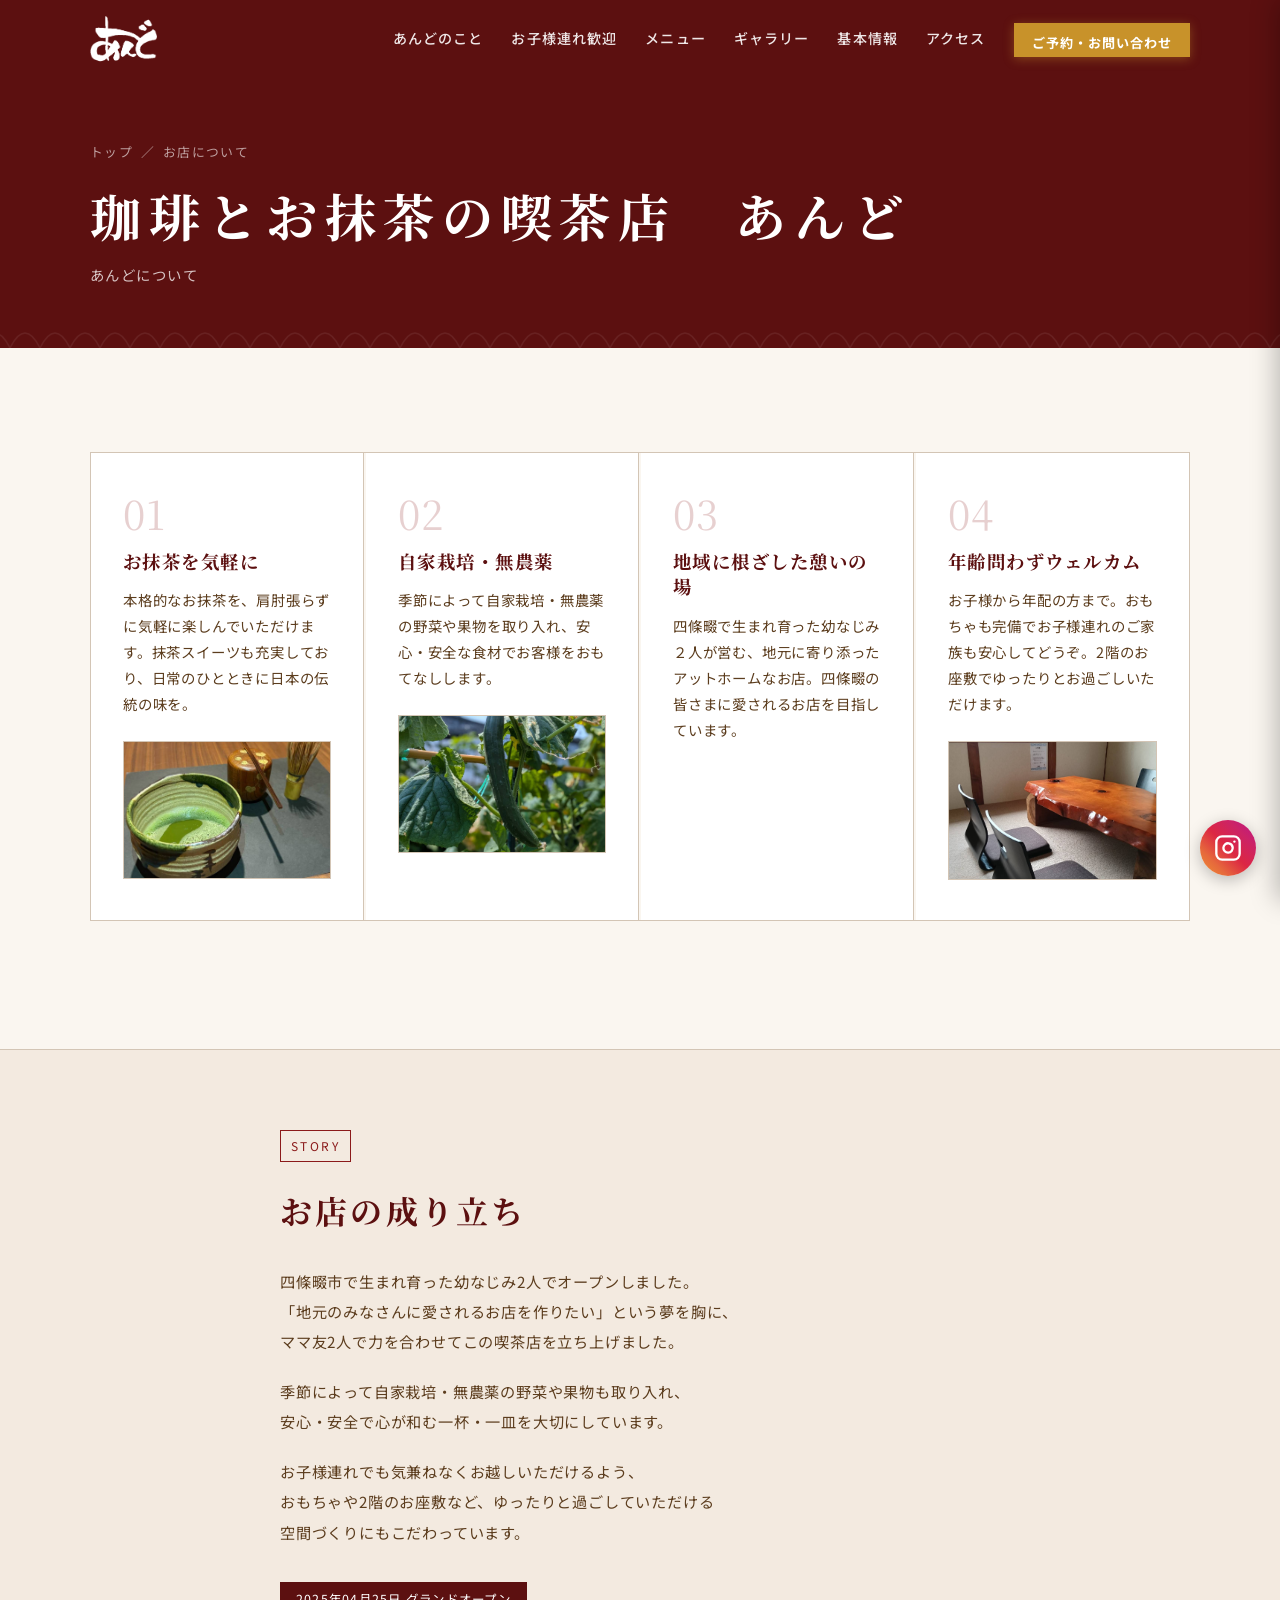
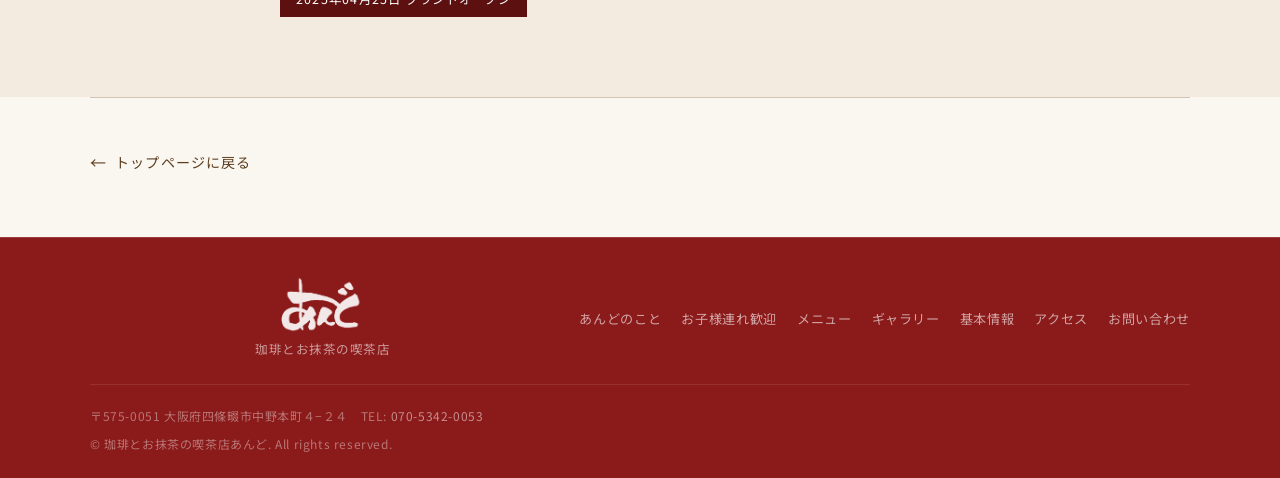
==== commit 7afbb4bf: "Update menu cards, about page features, and configure image sliders" ====
--- a/about.html
+++ b/about.html
@@ -62,7 +62,7 @@
     /* ===== CONCEPT FEATURES ===== */
     .about-features {
       display: grid;
-      grid-template-columns: repeat(3, 1fr);
+      grid-template-columns: repeat(4, 1fr);
       gap: 2px;
       margin: 3rem 0;
       border: 1px solid var(--border-color);
@@ -272,10 +272,10 @@
 <nav id="mobileNav" class="mobile-nav" role="navigation" aria-label="モバイルナビゲーション">
   <button id="mobileNavClose" class="close-btn" aria-label="メニューを閉じる">✕</button>
   <a href="index.html">トップ</a>
-  <a href="index.html#concept">お店について</a>
+  <a href="about.html">あんどのこと</a>
   <a href="index.html#children">お子様連れ歓迎</a>
-  <a href="index.html#menu">メニュー</a>
-  <a href="index.html#gallery">ギャラリー</a>
+  <a href="menu.html">メニュー</a>
+  <a href="gallery.html">ギャラリー</a>
   <a href="index.html#info">基本情報</a>
   <a href="index.html#access">アクセス</a>
   <a href="index.html#contact">お問い合わせ</a>
@@ -288,10 +288,10 @@
       <img src="img/ロゴ.png" alt="あんど" class="nav-logo-img">
     </a>
     <nav class="nav-links" role="navigation" aria-label="メインナビゲーション">
-      <a href="index.html#concept">お店について</a>
+      <a href="about.html">あんどのこと</a>
       <a href="index.html#children">お子様連れ歓迎</a>
-      <a href="index.html#menu">メニュー</a>
-      <a href="index.html#gallery">ギャラリー</a>
+      <a href="menu.html">メニュー</a>
+      <a href="gallery.html">ギャラリー</a>
       <a href="index.html#info">基本情報</a>
       <a href="index.html#access">アクセス</a>
       <a href="index.html#contact" class="nav-cta">ご予約・お問い合わせ</a>
@@ -308,32 +308,59 @@
     <div class="page-breadcrumb">
       <a href="index.html">トップ</a><span>／</span>お店について
     </div>
-    <h1 class="page-hero-title">お店について</h1>
-    <p class="page-hero-sub">珈琲とお抹茶の喫茶店あんど</p>
+    <h1 class="page-hero-title">珈琲とお抹茶の喫茶店　あんど</h1>
+    <p class="page-hero-sub">あんどについて</p>
   </div>
 </div>
 
 <!-- ===== CONCEPT INTRO ===== -->
 <section id="about-intro">
   <div class="container">
-    <h2 class="section-title reveal">あんどのこと</h2>
-    <p class="section-sub reveal delay-1">気軽においしいひとときを、四條畷から。</p>
-
-    <div class="about-features">
+
+    <div class="about-features" style="margin-top: 1.5rem;">
+      <!-- 01 -->
       <div class="about-feature reveal delay-1">
         <div class="about-feature-num">01</div>
         <h3>お抹茶を気軽に</h3>
         <p>本格的なお抹茶を、肩肘張らずに気軽に楽しんでいただけます。抹茶スイーツも充実しており、日常のひとときに日本の伝統の味を。</p>
+        <div class="about-feature-image" style="margin-top: 1.5rem; aspect-ratio: 3/2; overflow: hidden; border: 1px solid var(--border-color);">
+          <img src="img/HERO2.jpg" alt="お抹茶" style="width: 100%; height: 100%; object-fit: cover; display: block;">
+        </div>
       </div>
+
+      <!-- 02 -->
       <div class="about-feature reveal delay-2">
         <div class="about-feature-num">02</div>
+        <h3>自家栽培・無農薬</h3>
+        <p>季節によって自家栽培・無農薬の野菜や果物を取り入れ、安心・安全な食材でお客様をおもてなしします。</p>
+        <div class="about-feature-image" style="margin-top: 1.5rem; aspect-ratio: 3/2; overflow: hidden; border: 1px solid var(--border-color);">
+          <div class="slider-container" id="farm-slider">
+            <img src="img/無農薬1.jpg" alt="自家栽培・無農薬 1" class="slide active">
+            <img src="img/無農薬2.jpg" alt="自家栽培・無農薬 2" class="slide">
+            <img src="img/無農薬3.jpg" alt="自家栽培・無農薬 3" class="slide">
+            <img src="img/無農薬4.jpg" alt="自家栽培・無農薬 4" class="slide">
+          </div>
+        </div>
+      </div>
+
+      <!-- 03 -->
+      <div class="about-feature reveal delay-3">
+        <div class="about-feature-num">03</div>
         <h3>地域に根ざした憩いの場</h3>
         <p>四條畷で生まれ育った幼なじみ２人が営む、地元に寄り添ったアットホームなお店。四條畷の皆さまに愛されるお店を目指しています。</p>
       </div>
-      <div class="about-feature reveal delay-3">
-        <div class="about-feature-num">03</div>
+
+      <!-- 04 -->
+      <div class="about-feature reveal delay-4">
+        <div class="about-feature-num">04</div>
         <h3>年齢問わずウェルカム</h3>
         <p>お子様から年配の方まで。おもちゃも完備でお子様連れのご家族も安心してどうぞ。2階のお座敷でゆったりとお過ごしいただけます。</p>
+        <div class="about-feature-image" style="margin-top: 1.5rem; aspect-ratio: 3/2; overflow: hidden; border: 1px solid var(--border-color);">
+          <div class="slider-container" id="shop-slider">
+            <img src="img/店内2.jpg" alt="店内2" class="slide active">
+            <img src="img/店内3.jpg" alt="店内3" class="slide">
+          </div>
+        </div>
       </div>
     </div>
   </div>
@@ -360,46 +387,13 @@
           おもちゃや2階のお座敷など、ゆったりと過ごしていただける<br>
           空間づくりにもこだわっています。
         </p>
-        <span class="story-date-badge">2026年04月25日 グランドオープン</span>
+        <span class="story-date-badge">2025年04月25日 グランドオープン</span>
       </div>
     </div>
   </div>
 </div>
 
-<!-- ===== COMMITMENT ===== -->
-<div class="about-commitment">
-  <div class="container">
-    <h2 class="section-title reveal">あんどのこだわり</h2>
-    <p class="section-sub reveal delay-1">地元・四條畷への想いを大切に</p>
-
-    <div class="commitment-content reveal delay-2">
-      <div class="commitment-text-side">
-        <div class="commitment-item-label">NATURAL</div>
-        <h3>自家栽培・無農薬</h3>
-        <p>
-          季節によって自家栽培・無農薬の野菜や果物を取り入れ、<br>
-          安心・安全な食材でお客様をおもてなしします。
-        </p>
-      </div>
-      <div class="commitment-gallery-side">
-        <div class="commitment-photo-grid">
-          <div class="commitment-photo">
-            <img src="img/無農薬1.jpg" alt="自家栽培・無農薬 1">
-          </div>
-          <div class="commitment-photo">
-            <img src="img/無農薬2.jpg" alt="自家栽培・無農薬 2">
-          </div>
-          <div class="commitment-photo">
-            <img src="img/無農薬3.jpg" alt="自家栽培・無農薬 3">
-          </div>
-          <div class="commitment-photo">
-            <img src="img/無農薬4.jpg" alt="自家栽培・無農薬 4">
-          </div>
-        </div>
-      </div>
-    </div>
-  </div>
-</div>
+
 
 <!-- ===== BACK LINK ===== -->
 <div class="container back-link-wrap">
@@ -415,10 +409,10 @@
         <div class="footer-name">珈琲とお抹茶の喫茶店</div>
       </div>
       <nav class="footer-links" aria-label="フッターナビゲーション">
-        <a href="index.html#concept">お店について</a>
+        <a href="about.html">あんどのこと</a>
         <a href="index.html#children">お子様連れ歓迎</a>
-        <a href="index.html#menu">メニュー</a>
-        <a href="index.html#gallery">ギャラリー</a>
+        <a href="menu.html">メニュー</a>
+        <a href="gallery.html">ギャラリー</a>
         <a href="index.html#info">基本情報</a>
         <a href="index.html#access">アクセス</a>
         <a href="index.html#contact">お問い合わせ</a>
@@ -430,7 +424,7 @@
         <span class="footer-tel-separator">　</span>
         <span class="footer-tel-wrap">TEL: <a href="tel:07053420053" style="color:rgba(255,255,255,0.5);">070-5342-0053</a></span>
       </p>
-      <p style="margin-top:6px;">&copy; 2026 珈琲とお抹茶の喫茶店あんど. All rights reserved.</p>
+      <p style="margin-top:6px;">&copy; 珈琲とお抹茶の喫茶店あんど. All rights reserved.</p>
     </div>
   </div>
 </footer>
@@ -479,6 +473,25 @@
     });
   }, { threshold: 0.12 });
   revealEls.forEach(el => observer.observe(el));
+
+  // Sliders for feature cards
+  function initMenuSlider(sliderId) {
+    const container = document.getElementById(sliderId);
+    if (!container) return;
+    
+    const slides = container.querySelectorAll('.slide');
+    if (slides.length <= 1) return;
+    
+    let currentIdx = 0;
+    
+    setInterval(() => {
+      slides[currentIdx].classList.remove('active');
+      currentIdx = (currentIdx + 1) % slides.length;
+      slides[currentIdx].classList.add('active');
+    }, 5000);
+  }
+  initMenuSlider('farm-slider');
+  initMenuSlider('shop-slider');
 </script>
 
 <!-- 画面右下固定のInstagramボタン -->
--- a/css/style.css
+++ b/css/style.css
@@ -529,6 +529,23 @@
   border-bottom: 1px solid var(--border-color);
 }
 
+#concept .section-sub {
+  font-size: clamp(1.05rem, 2.5vw, 1.3rem);
+  font-weight: 600;
+  color: var(--green);
+  letter-spacing: 0.1em;
+}
+
+.concept-mobile-slider {
+  display: none;
+}
+
+.concept-image-slider {
+  width: 100%;
+  aspect-ratio: 4/3;
+  border: 1px solid var(--border-color);
+}
+
 #concept::before {
   content: '';
   position: absolute;
@@ -816,21 +833,35 @@
   100% { transform: translateX(0); }
 }
 
+/* ===== GALLERY GRID PAGE ===== */
+.gallery-grid {
+  display: grid;
+  grid-template-columns: repeat(auto-fill, minmax(240px, 1fr));
+  gap: 16px;
+  margin-top: 2rem;
+}
+
+.gallery-grid .gallery-item {
+  width: 100%;
+  flex-shrink: 1;
+}
+
 /* ===== CHILDREN WELCOME ===== */
 #children {
-  background: var(--green-pale);
+  background-image: linear-gradient(rgba(224, 236, 224, 0.92), rgba(224, 236, 224, 0.92)), url('../img/青海波.png');
+  background-size: 240px;
+  background-repeat: repeat;
+  background-position: center;
   color: var(--text-dark);
   padding: 80px 0;
   position: relative;
   overflow: hidden;
-  border-bottom: 1px solid var(--green-light);
+  border-bottom: 1px solid var(--border-color);
 }
 
 .children-wrap {
-  display: grid;
-  grid-template-columns: 1fr 1fr;
-  gap: 48px;
-  align-items: center;
+  max-width: 720px;
+  margin: 0 auto;
 }
 
 .children-list {
@@ -872,6 +903,17 @@
   line-height: 1.6;
 }
 
+.children-item-img {
+  width: 100%;
+  max-width: 100%;
+  height: auto;
+  aspect-ratio: 16/10;
+  object-fit: cover;
+  margin-top: 12px;
+  border: 1px solid var(--border-color);
+  display: block;
+}
+
 .natural-badge {
   display: inline-flex;
   align-items: center;
@@ -915,7 +957,7 @@
 }
 #children .section-title::after {
   background: var(--red);
-  margin-left: 0;
+  margin: 1rem auto 0;
 }
 
 /* ===== MENU SECTION ===== */
@@ -937,6 +979,7 @@
 .menu-tabs {
   display: flex;
   justify-content: center;
+  flex-wrap: wrap;
   gap: 0;
   margin-bottom: 3rem;
   border-bottom: 1px solid var(--border-color);
@@ -1167,10 +1210,10 @@
 
 .menu-card-tag {
   display: inline-block;
-  font-size: 0.7rem;
+  font-size: 0.85rem;
   font-weight: 600;
-  letter-spacing: 0.1em;
-  padding: 2px 8px;
+  letter-spacing: 0.05em;
+  padding: 4px 10px;
   border-radius: 0;
   margin-bottom: 0.8rem;
   background: var(--red);
@@ -1381,10 +1424,7 @@
 
 /* ===== INFO SECTION ===== */
 #info {
-  background-image: linear-gradient(rgba(224, 236, 224, 0.92), rgba(224, 236, 224, 0.92)), url('../img/青海波.png');
-  background-size: 240px;
-  background-repeat: repeat;
-  background-position: center;
+  background: var(--cream);
   padding: 80px 0;
 }
 
@@ -1469,8 +1509,8 @@
 /* ===== MAP SECTION ===== */
 #access {
   padding: 80px 0;
-  background: var(--cream);
-  border-bottom: 1px solid var(--border-color);
+  background: var(--green-pale);
+  border-bottom: 1px solid var(--green-light);
 }
 
 .map-wrap {
@@ -1697,8 +1737,14 @@
   .nav-links { display: none; }
   .hamburger { display: flex; }
   .concept-grid { grid-template-columns: 1fr; gap: 32px; }
+  .concept-mobile-slider {
+    display: block;
+    width: 100%;
+    aspect-ratio: 4/3;
+    border: 1px solid var(--border-color);
+    margin: 1.5rem 0 1rem;
+  }
   .concept-cards { grid-template-columns: 1fr 1fr; }
-  .children-wrap { grid-template-columns: 1fr; }
   .children-list { max-width: 500px; margin: 0 auto 1.5rem; width: 100%; }
   .info-grid { grid-template-columns: 1fr; }
   .contact-cards { grid-template-columns: 1fr; }
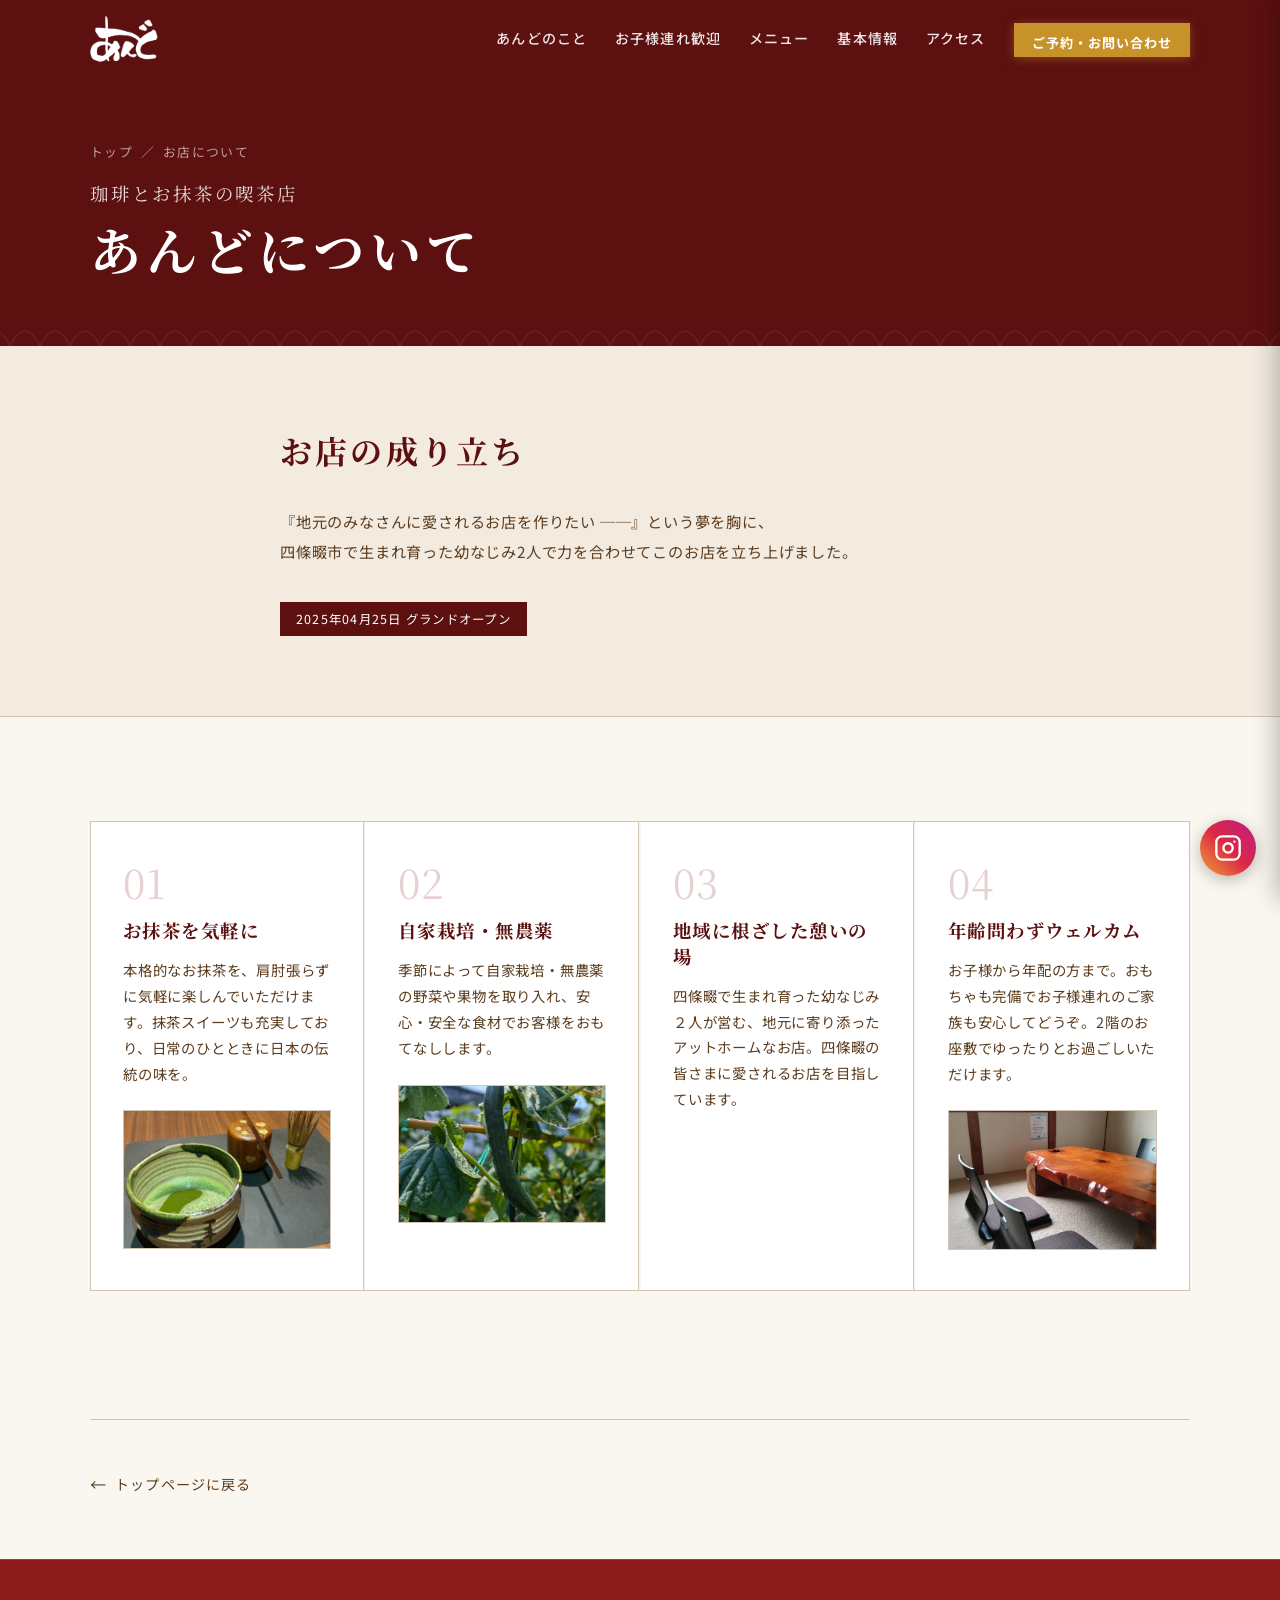
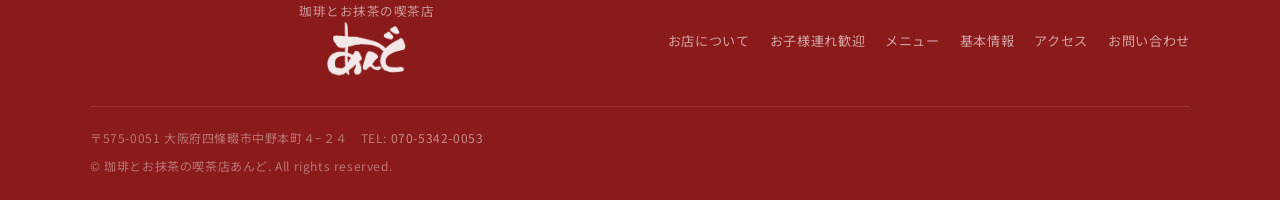
==== commit 198d0c95: "feat: update cafe website layouts, menu and assets" ====
--- a/about.html
+++ b/about.html
@@ -47,16 +47,18 @@
     .page-breadcrumb span { margin: 0 8px; }
     .page-hero-title {
       font-family: var(--font-serif);
+      font-size: 1.15rem;
+      color: rgba(255,255,255,0.85);
+      letter-spacing: 0.15em;
+      line-height: 1.3;
+      margin-bottom: 0.5rem;
+    }
+    .page-hero-sub {
+      font-family: var(--font-serif);
       font-size: clamp(2rem, 5vw, 3.2rem);
       color: #fff;
-      letter-spacing: 0.15em;
-      line-height: 1.3;
-      margin-bottom: 0.8rem;
-    }
-    .page-hero-sub {
-      font-size: 0.9rem;
-      color: rgba(255,255,255,0.75);
       letter-spacing: 0.1em;
+      margin-top: 0.5rem;
     }
 
     /* ===== CONCEPT FEATURES ===== */
@@ -272,10 +274,9 @@
 <nav id="mobileNav" class="mobile-nav" role="navigation" aria-label="モバイルナビゲーション">
   <button id="mobileNavClose" class="close-btn" aria-label="メニューを閉じる">✕</button>
   <a href="index.html">トップ</a>
-  <a href="about.html">あんどのこと</a>
+  <a href="about.html">お店について</a>
   <a href="index.html#children">お子様連れ歓迎</a>
   <a href="menu.html">メニュー</a>
-  <a href="gallery.html">ギャラリー</a>
   <a href="index.html#info">基本情報</a>
   <a href="index.html#access">アクセス</a>
   <a href="index.html#contact">お問い合わせ</a>
@@ -285,13 +286,12 @@
 <header id="header">
   <div class="container nav-inner">
     <a href="index.html" class="nav-logo">
-      <img src="img/ロゴ.png" alt="あんど" class="nav-logo-img">
+      <img src="img/ロゴ2.png" alt="あんど" class="nav-logo-img">
     </a>
     <nav class="nav-links" role="navigation" aria-label="メインナビゲーション">
       <a href="about.html">あんどのこと</a>
       <a href="index.html#children">お子様連れ歓迎</a>
       <a href="menu.html">メニュー</a>
-      <a href="gallery.html">ギャラリー</a>
       <a href="index.html#info">基本情報</a>
       <a href="index.html#access">アクセス</a>
       <a href="index.html#contact" class="nav-cta">ご予約・お問い合わせ</a>
@@ -308,8 +308,24 @@
     <div class="page-breadcrumb">
       <a href="index.html">トップ</a><span>／</span>お店について
     </div>
-    <h1 class="page-hero-title">珈琲とお抹茶の喫茶店　あんど</h1>
-    <p class="page-hero-sub">あんどについて</p>
+    <p class="page-hero-title">珈琲とお抹茶の喫茶店</p>
+    <h1 class="page-hero-sub">あんどについて</h1>
+  </div>
+</div>
+
+<!-- ===== STORY ===== -->
+<div class="about-story" style="border-top: none; border-bottom: 1px solid var(--border-color);">
+  <div class="container">
+    <div class="story-grid reveal">
+      <h2 class="story-heading">お店の成り立ち</h2>
+      <div class="story-body">
+        <p>
+          『地元のみなさんに愛されるお店を作りたい ──』という夢を胸に、<br>
+          四條畷市で生まれ育った幼なじみ2人で力を合わせてこのお店を立ち上げました。
+        </p>
+        <span class="story-date-badge">2025年04月25日 グランドオープン</span>
+      </div>
+    </div>
   </div>
 </div>
 
@@ -366,33 +382,6 @@
   </div>
 </section>
 
-<!-- ===== STORY ===== -->
-<div class="about-story">
-  <div class="container">
-    <div class="story-grid reveal">
-      <span class="story-label">STORY</span>
-      <h2 class="story-heading">お店の成り立ち</h2>
-      <div class="story-body">
-        <p>
-          四條畷市で生まれ育った幼なじみ2人でオープンしました。<br>
-          「地元のみなさんに愛されるお店を作りたい」という夢を胸に、<br>
-          ママ友2人で力を合わせてこの喫茶店を立ち上げました。
-        </p>
-        <p>
-          季節によって自家栽培・無農薬の野菜や果物も取り入れ、<br>
-          安心・安全で心が和む一杯・一皿を大切にしています。
-        </p>
-        <p>
-          お子様連れでも気兼ねなくお越しいただけるよう、<br>
-          おもちゃや2階のお座敷など、ゆったりと過ごしていただける<br>
-          空間づくりにもこだわっています。
-        </p>
-        <span class="story-date-badge">2025年04月25日 グランドオープン</span>
-      </div>
-    </div>
-  </div>
-</div>
-
 
 
 <!-- ===== BACK LINK ===== -->
@@ -405,14 +394,13 @@
   <div class="container">
     <div class="footer-inner">
       <div class="footer-brand">
-        <img src="img/ロゴ.png" alt="あんど" class="footer-logo-img">
         <div class="footer-name">珈琲とお抹茶の喫茶店</div>
+        <img src="img/ロゴ2.png" alt="あんど" class="footer-logo-img">
       </div>
       <nav class="footer-links" aria-label="フッターナビゲーション">
-        <a href="about.html">あんどのこと</a>
+        <a href="about.html">お店について</a>
         <a href="index.html#children">お子様連れ歓迎</a>
         <a href="menu.html">メニュー</a>
-        <a href="gallery.html">ギャラリー</a>
         <a href="index.html#info">基本情報</a>
         <a href="index.html#access">アクセス</a>
         <a href="index.html#contact">お問い合わせ</a>
--- a/css/style.css
+++ b/css/style.css
@@ -394,7 +394,7 @@
 }
 
 .hero-title-sub {
-  font-size: clamp(0.9rem, 2vw, 1.1rem);
+  font-size: clamp(1.1rem, 2.5vw, 1.35rem);
   letter-spacing: 0.25em;
   color: rgba(255,255,255,0.85);
   margin-bottom: 0.5rem;
@@ -404,6 +404,7 @@
 .hero-title-main {
   margin: 0;
   line-height: 1.1;
+  text-align: center;
   animation: fadeDown 1s 0.2s ease both;
 }
 
@@ -414,6 +415,8 @@
   object-fit: contain;
   filter: brightness(0) invert(1) drop-shadow(0 4px 24px rgba(0,0,0,0.5));
   max-width: 90%;
+  margin-left: auto;
+  margin-right: auto;
   animation: fadeDown 1s 0.2s ease both;
 }
 
@@ -1322,10 +1325,27 @@
 .matcha-hero-inner {
   position: relative;
   z-index: 1;
-  display: flex;
-  align-items: center;
+  display: grid;
+  grid-template-columns: 1.2fr 0.8fr;
+  gap: 2.5rem;
+  align-items: center;
+  width: 100%;
+}
+
+.matcha-hero-image-wrap {
+  width: 100%;
+  display: flex;
   justify-content: center;
-  width: 100%;
+  align-items: center;
+}
+
+.matcha-hero-image {
+  width: 100%;
+  height: auto;
+  aspect-ratio: 4/3;
+  object-fit: cover;
+  border: 1px solid rgba(255, 255, 255, 0.2);
+  display: block;
 }
 
 .matcha-items {
@@ -1737,6 +1757,7 @@
   .nav-links { display: none; }
   .hamburger { display: flex; }
   .concept-grid { grid-template-columns: 1fr; gap: 32px; }
+  .concept-image-wrap { display: none; }
   .concept-mobile-slider {
     display: block;
     width: 100%;
@@ -1973,12 +1994,30 @@
   display: block;
 }
 
+#menu-matcha-hyo .menu-card-image-inner img,
+#menu-matcha-parfait .menu-card-image-inner img {
+  object-position: top;
+}
+
 /* ===== DRINK DETAIL IMAGE STYLE (SHOW ALL) ===== */
 #panel-drink .menu-card-image-inner {
   background: transparent;
 }
 
 #panel-drink .menu-card-image-inner img {
+  object-fit: contain;
+}
+
+/* ===== SEASONAL SWEETS IMAGE STYLE (SHOW ALL) ===== */
+#menu-strawberry-parfait .menu-card-image-inner,
+#menu-matcha-shaved-ice .menu-card-image-inner,
+#menu-strawberry-milk-ice .menu-card-image-inner {
+  background: transparent;
+}
+
+#menu-strawberry-parfait .menu-card-image-inner img,
+#menu-matcha-shaved-ice .menu-card-image-inner img,
+#menu-strawberry-milk-ice .menu-card-image-inner img {
   object-fit: contain;
 }
 
